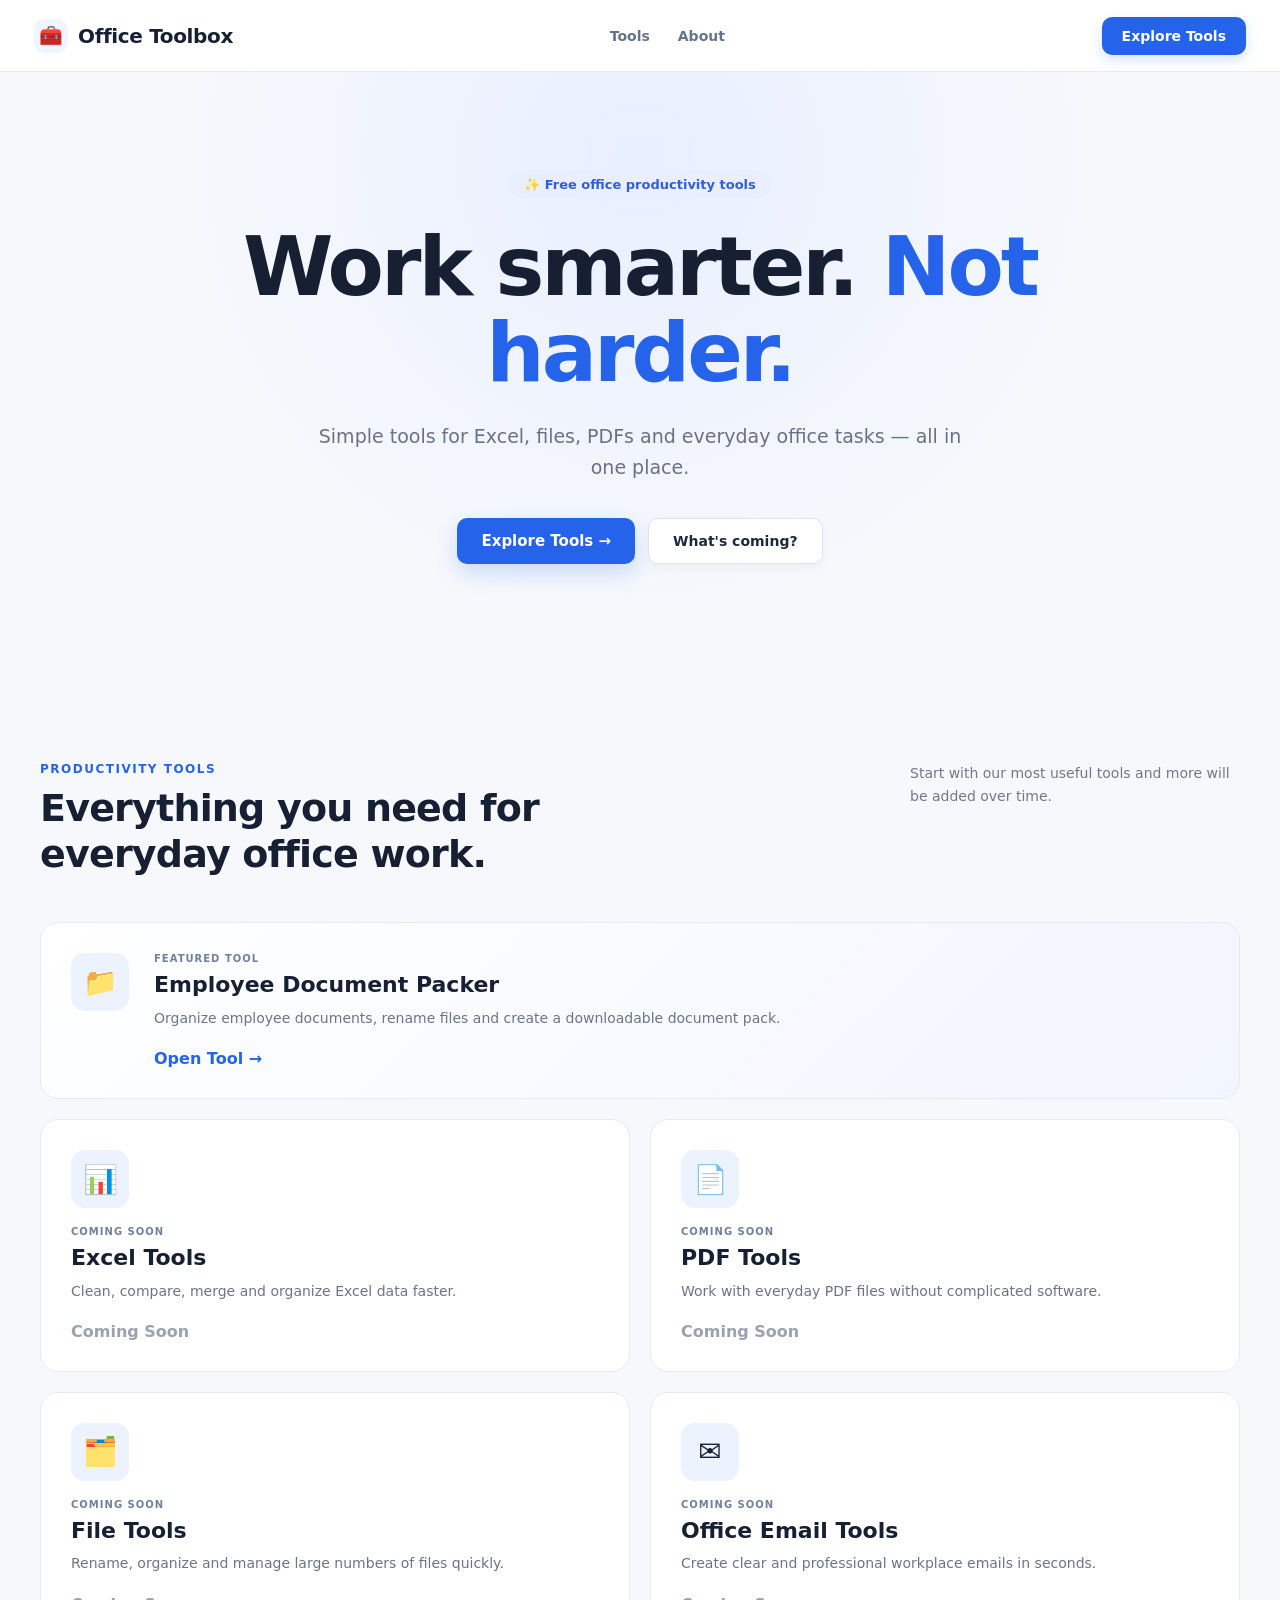
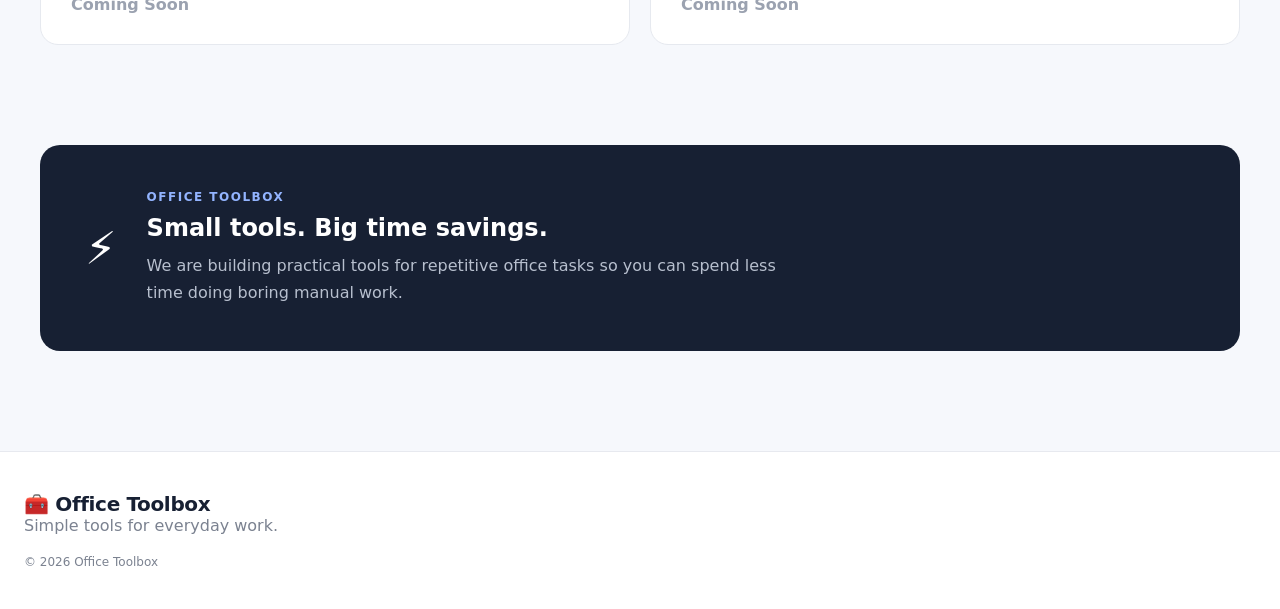
==== frontend/index.html @ 608497fe "Improve homepage SEO metadata" ====
<!DOCTYPE html>
<html lang="en">
<head>
    <meta charset="UTF-8">
    <meta name="viewport" content="width=device-width, initial-scale=1.0">

    <title>Office Toolbox – Free Excel, PDF & Office Productivity Tools</title>

    <meta name="description" content="Free online office productivity tools for Excel, PDFs, files and everyday workplace tasks. Work smarter with Office Toolbox.">
    <meta name="robots" content="index, follow">
    <link rel="canonical" href="https://mhariharan0328-art.github.io/office-toolbox/">

    <meta property="og:type" content="website">
    <meta property="og:title" content="Office Toolbox – Free Office Productivity Tools">
    <meta property="og:description" content="Free online tools for Excel, PDFs, files and everyday office work.">
    <meta property="og:url" content="https://mhariharan0328-art.github.io/office-toolbox/">
    <meta name="twitter:card" content="summary">

    <script type="application/ld+json">
    {
      "@context": "https://schema.org",
      "@type": "WebSite",
      "name": "Office Toolbox",
      "url": "https://mhariharan0328-art.github.io/office-toolbox/",
      "description": "Free online office productivity tools for Excel, PDFs, files and everyday workplace tasks."
    }
    </script>

    <link rel="stylesheet" href="style.css">
</head>

<body>

    <!-- NAVBAR -->
    <header class="navbar">

        <div class="logo">
            <span class="logo-icon">🧰</span>
            <span>Office Toolbox</span>
        </div>

        <nav>
            <a href="#tools">Tools</a>
            <a href="#about">About</a>
        </nav>

        <button class="nav-button" onclick="scrollToTools()">
            Explore Tools
        </button>

    </header>


    <!-- HERO -->
    <main>

        <section class="hero">

            <div class="hero-content">

                <div class="badge">
                    ✨ Free office productivity tools
                </div>

                <h1>
                    Work smarter.
                    <span>Not harder.</span>
                </h1>

                <p>
                    Simple tools for Excel, files, PDFs and everyday
                    office tasks — all in one place.
                </p>

                <div class="hero-buttons">

                    <button
                        class="primary-button"
                        onclick="scrollToTools()">
                        Explore Tools →
                    </button>

                    <button
                        class="secondary-button"
                        onclick="showComingSoon()">
                        What's coming?
                    </button>

                </div>

            </div>

        </section>


        <!-- TOOLS -->
        <section class="tools-section" id="tools">

            <div class="section-heading">

                <div>
                    <p class="section-label">PRODUCTIVITY TOOLS</p>

                    <h2>
                        Everything you need for everyday office work.
                    </h2>
                </div>

                <p class="section-description">
                    Start with our most useful tools and more will be
                    added over time.
                </p>

            </div>


            <div class="tools-grid">


                <!-- EMPLOYEE DOCUMENT PACKER -->

                <div class="tool-card featured">

                    <div class="tool-icon">
                        📁
                    </div>

                    <div class="tool-content">

                        <span class="tool-tag">
                            FEATURED TOOL
                        </span>

                        <h3>
                            Employee Document Packer
                        </h3>

                        <p>
                            Organize employee documents, rename files
                            and create a downloadable document pack.
                        </p>

                        <button
                            class="tool-button"
                            onclick="openDocumentPacker()">

                            Open Tool →

                        </button>

                    </div>

                </div>


                <!-- EXCEL -->

                <div class="tool-card">

                    <div class="tool-icon">
                        📊
                    </div>

                    <span class="tool-tag">
                        COMING SOON
                    </span>

                    <h3>
                        Excel Tools
                    </h3>

                    <p>
                        Clean, compare, merge and organize Excel data
                        faster.
                    </p>

                    <button
                        class="tool-button disabled"
                        onclick="showComingSoon()">

                        Coming Soon

                    </button>

                </div>


                <!-- PDF -->

                <div class="tool-card">

                    <div class="tool-icon">
                        📄
                    </div>

                    <span class="tool-tag">
                        COMING SOON
                    </span>

                    <h3>
                        PDF Tools
                    </h3>

                    <p>
                        Work with everyday PDF files without complicated
                        software.
                    </p>

                    <button
                        class="tool-button disabled"
                        onclick="showComingSoon()">

                        Coming Soon

                    </button>

                </div>


                <!-- FILES -->

                <div class="tool-card">

                    <div class="tool-icon">
                        🗂️
                    </div>

                    <span class="tool-tag">
                        COMING SOON
                    </span>

                    <h3>
                        File Tools
                    </h3>

                    <p>
                        Rename, organize and manage large numbers of
                        files quickly.
                    </p>

                    <button
                        class="tool-button disabled"
                        onclick="showComingSoon()">

                        Coming Soon

                    </button>

                </div>


                <!-- EMAIL -->

                <div class="tool-card">

                    <div class="tool-icon">
                        ✉️
                    </div>

                    <span class="tool-tag">
                        COMING SOON
                    </span>

                    <h3>
                        Office Email Tools
                    </h3>

                    <p>
                        Create clear and professional workplace emails
                        in seconds.
                    </p>

                    <button
                        class="tool-button disabled"
                        onclick="showComingSoon()">

                        Coming Soon

                    </button>

                </div>

            </div>

        </section>


        <!-- WHY OFFICE TOOLBOX -->

        <section class="about-section" id="about">

            <div class="about-card">

                <div class="about-icon">
                    ⚡
                </div>

                <div>

                    <p class="section-label">
                        OFFICE TOOLBOX
                    </p>

                    <h2>
                        Small tools. Big time savings.
                    </h2>

                    <p>
                        We are building practical tools for repetitive
                        office tasks so you can spend less time doing
                        boring manual work.
                    </p>

                </div>

            </div>

        </section>

    </main>


    <!-- FOOTER -->

    <footer>

        <div class="logo">
            🧰 Office Toolbox
        </div>

        <p>
            Simple tools for everyday work.
        </p>

        <p class="copyright">
            © 2026 Office Toolbox
        </p>

    </footer>


    <script src="script.js"></script>

</body>
</html>
---- frontend/style.css ----
/* ============================================================
   OFFICE TOOLBOX
   Employee Document Packer - FINAL CSS
   Matched to packer(1).html + script(1).js
   ============================================================ */

:root {
    --bg: #f6f8fc;
    --surface: #ffffff;
    --surface-soft: #f8fbff;
    --text: #172033;
    --muted: #64748b;
    --border: #dbe4f0;
    --border-soft: #e7edf5;
    --primary: #2563eb;
    --primary-dark: #1d4ed8;
    --primary-soft: #eff6ff;
    --success: #16a34a;
    --success-soft: #ecfdf3;
    --danger: #dc2626;
    --danger-soft: #fff1f2;
    --shadow: 0 12px 35px rgba(15, 23, 42, 0.07);
    --shadow-hover: 0 18px 45px rgba(15, 23, 42, 0.11);
}

* {
    box-sizing: border-box;
    margin: 0;
    padding: 0;
}

html {
    min-height: 100%;
    scroll-behavior: smooth;
    overflow-x: hidden;
    overflow-y: auto;
}

body {
    min-height: 100vh;
    margin: 0;
    background: var(--bg);
    color: var(--text);
    font-family:
        Inter,
        ui-sans-serif,
        system-ui,
        -apple-system,
        BlinkMacSystemFont,
        "Segoe UI",
        sans-serif;
    -webkit-font-smoothing: antialiased;
    overflow-x: hidden;
    overflow-y: auto;
}

button,
input,
select {
    font: inherit;
}

button {
    -webkit-tap-highlight-color: transparent;
}

a {
    color: inherit;
}

/* ============================================================
   NAVBAR
   ============================================================ */

.navbar {
    position: sticky;
    top: 0;
    z-index: 100;
    width: 100%;
    min-height: 72px;
    padding: 0 34px;
    display: flex;
    align-items: center;
    justify-content: space-between;
    background: rgba(255, 255, 255, 0.96);
    border-bottom: 1px solid var(--border-soft);
    backdrop-filter: blur(12px);
    -webkit-backdrop-filter: blur(12px);
}

.logo {
    display: flex;
    align-items: center;
    gap: 10px;
    color: var(--text);
    font-size: 20px;
    font-weight: 800;
    letter-spacing: -0.35px;
}

.logo-icon {
    width: 34px;
    height: 34px;
    display: inline-flex;
    align-items: center;
    justify-content: center;
    border-radius: 10px;
    background: var(--primary-soft);
    font-size: 19px;
}

.navbar nav {
    display: flex;
    align-items: center;
    gap: 28px;
}

.navbar nav a {
    color: #64748b;
    text-decoration: none;
    font-size: 14px;
    font-weight: 700;
    transition: color 0.2s ease;
}

.navbar nav a:hover {
    color: var(--primary);
}

/* ============================================================
   MAIN LAYOUT
   ============================================================ */

.packer-main {
    width: min(1120px, calc(100% - 40px));
    margin: 0 auto;
    padding: 34px 0 70px;
}

.back-link {
    display: inline-flex;
    align-items: center;
    gap: 6px;
    margin-bottom: 34px;
    color: #64748b;
    text-decoration: none;
    font-size: 14px;
    font-weight: 700;
    transition:
        color 0.2s ease,
        transform 0.2s ease;
}

.back-link:hover {
    color: var(--primary);
    transform: translateX(-2px);
}

.packer-heading {
    margin-bottom: 30px;
}

.section-label {
    margin-bottom: 10px;
    color: var(--primary);
    font-size: 12px;
    font-weight: 800;
    letter-spacing: 1.5px;
}

.packer-heading h1 {
    max-width: 780px;
    margin-bottom: 12px;
    color: var(--text);
    font-size: clamp(34px, 5vw, 50px);
    line-height: 1.08;
    letter-spacing: -1.8px;
    font-weight: 850;
}

.packer-heading > p:last-child {
    max-width: 700px;
    color: var(--muted);
    font-size: 17px;
    line-height: 1.7;
}

/* ============================================================
   CARDS
   ============================================================ */

.packer-card {
    margin-bottom: 22px;
    padding: 28px;
    background: var(--surface);
    border: 1px solid var(--border);
    border-radius: 20px;
    box-shadow: var(--shadow);
}

.packer-card h2 {
    margin-bottom: 20px;
    color: var(--text);
    font-size: 21px;
    line-height: 1.25;
    font-weight: 800;
    letter-spacing: -0.35px;
}

.form-grid {
    display: grid;
    grid-template-columns: repeat(2, minmax(0, 1fr));
    gap: 20px;
}

.form-group {
    display: flex;
    flex-direction: column;
    gap: 8px;
}

.form-group label {
    color: #334155;
    font-size: 13px;
    font-weight: 750;
}

.form-group input {
    width: 100%;
    min-height: 46px;
    padding: 11px 14px;
    border: 1px solid var(--border);
    border-radius: 10px;
    outline: none;
    background: #fff;
    color: var(--text);
    font-size: 14px;
    transition:
        border-color 0.2s ease,
        box-shadow 0.2s ease;
}

.form-group input::placeholder {
    color: #94a3b8;
}

.form-group input:focus {
    border-color: #93c5fd;
    box-shadow: 0 0 0 4px rgba(37, 99, 235, 0.10);
}

/* ============================================================
   DOCUMENT HEADER
   ============================================================ */

.section-title-row {
    display: flex;
    align-items: flex-start;
    justify-content: space-between;
    gap: 20px;
    margin-bottom: 22px;
}

.section-title-row h2 {
    margin-bottom: 5px;
}

.section-title-row p {
    color: var(--muted);
    font-size: 14px;
}

.file-count {
    flex-shrink: 0;
    padding: 8px 12px;
    border-radius: 999px;
    background: var(--primary-soft);
    color: var(--primary);
    font-size: 12px;
    font-weight: 800;
}

/* ============================================================
   DROP ZONE
   ============================================================ */

.drop-zone {
    position: relative;
    min-height: 270px;
    padding: 38px 24px;
    display: flex;
    flex-direction: column;
    align-items: center;
    justify-content: center;
    text-align: center;
    border: 2px dashed #c9d8ec;
    border-radius: 18px;
    background:
        radial-gradient(
            circle at top,
            rgba(37, 99, 235, 0.045),
            transparent 55%
        ),
        #fbfdff;
    transition:
        border-color 0.2s ease,
        background 0.2s ease,
        transform 0.2s ease;
}

.drop-zone.drag-over {
    border-color: var(--primary);
    background: #f2f7ff;
    transform: translateY(-1px);
}

.upload-icon {
    width: 56px;
    height: 56px;
    margin-bottom: 15px;
    display: flex;
    align-items: center;
    justify-content: center;
    border-radius: 16px;
    background: #eaf2ff;
    font-size: 25px;
}

.drop-zone h3 {
    margin-bottom: 7px;
    color: var(--text);
    font-size: 20px;
    font-weight: 800;
}

.drop-zone p {
    margin-bottom: 9px;
    color: #64748b;
    font-size: 15px;
}

.drop-zone > span {
    margin-bottom: 18px;
    color: #94a3b8;
    font-size: 12px;
    font-weight: 700;
    letter-spacing: 0.3px;
}

/* ============================================================
   BUTTONS
   ============================================================ */

.secondary-button,
.primary-button {
    border: none;
    border-radius: 10px;
    font-weight: 800;
    cursor: pointer;
    transition:
        background 0.2s ease,
        transform 0.2s ease,
        box-shadow 0.2s ease,
        border-color 0.2s ease;
}

.secondary-button {
    min-height: 44px;
    padding: 10px 18px;
    border: 1px solid var(--border);
    background: #fff;
    color: #1e293b;
    font-size: 14px;
    box-shadow: 0 4px 12px rgba(15, 23, 42, 0.04);
}

.secondary-button:hover {
    border-color: #bfd0e7;
    background: #f8fbff;
    transform: translateY(-1px);
}

.primary-button {
    width: 100%;
    min-height: 52px;
    padding: 13px 20px;
    background: var(--primary);
    color: #fff;
    font-size: 15px;
    box-shadow: 0 9px 22px rgba(37, 99, 235, 0.20);
}

.primary-button:hover:not(:disabled) {
    background: var(--primary-dark);
    transform: translateY(-1px);
    box-shadow: 0 12px 26px rgba(37, 99, 235, 0.26);
}

.primary-button:disabled {
    cursor: not-allowed;
    opacity: 0.48;
    box-shadow: none;
}

/* ============================================================
   DOCUMENT LIST
   ============================================================ */

.document-list {
    display: flex;
    flex-direction: column;
    gap: 12px;
    margin-top: 18px;
    overflow: visible;
}

.document-card {
    position: relative;
    min-height: 82px;
    padding: 14px 16px;
    display: grid;
    grid-template-columns: 38px 18px 48px minmax(170px, 1fr) minmax(150px, 190px) auto auto;
    align-items: center;
    gap: 12px;
    background: #fff;
    border: 1px solid var(--border);
    border-radius: 16px;
    transition:
        border-color 0.2s ease,
        box-shadow 0.2s ease,
        transform 0.2s ease;
}

.document-card:hover {
    border-color: #c8d7ea;
    box-shadow: 0 8px 24px rgba(15, 23, 42, 0.06);
}

.document-card.dragging {
    opacity: 0.55;
}

.document-card.drag-over-document {
    border-color: var(--primary);
    box-shadow: 0 0 0 3px rgba(37, 99, 235, 0.09);
}

.document-order-number {
    width: 38px;
    height: 38px;
    display: flex;
    align-items: center;
    justify-content: center;
    border-radius: 10px;
    background: #eff6ff;
    color: var(--primary);
    font-size: 13px;
    font-weight: 850;
}

.document-drag-handle {
    color: #94a3b8;
    font-size: 18px;
    font-weight: 800;
    cursor: grab;
    user-select: none;
}

.document-drag-handle:active {
    cursor: grabbing;
}

.document-icon {
    width: 48px;
    height: 48px;
    display: flex;
    align-items: center;
    justify-content: center;
    border-radius: 13px;
    background: #f0f6ff;
    font-size: 23px;
}

.document-info {
    min-width: 0;
}

.document-name {
    overflow: hidden;
    color: var(--text);
    font-size: 14px;
    font-weight: 800;
    text-overflow: ellipsis;
    white-space: nowrap;
}

.document-size {
    margin-top: 5px;
    color: #94a3b8;
    font-size: 12px;
}

.document-type-wrapper {
    min-width: 0;
    display: flex;
    flex-direction: column;
    gap: 7px;
}

.document-type-select,
.custom-document-type {
    width: 100%;
    min-height: 38px;
    padding: 7px 10px;
    border: 1px solid var(--border);
    border-radius: 8px;
    outline: none;
    background: #fff;
    color: #334155;
    font-size: 12px;
}

.document-type-select:focus,
.custom-document-type:focus {
    border-color: #93c5fd;
    box-shadow: 0 0 0 3px rgba(37, 99, 235, 0.09);
}

.custom-document-type::placeholder {
    color: #94a3b8;
}

/* ============================================================
   DOCUMENT ACTIONS
   ============================================================ */

.document-preview-button,
.document-remove-button {
    position: relative;
    z-index: 5;
    min-height: 40px;
    padding: 9px 14px;
    border-radius: 9px;
    font-size: 12px;
    font-weight: 800;
    cursor: pointer;
    white-space: nowrap;
    transition:
        background 0.2s ease,
        border-color 0.2s ease,
        color 0.2s ease,
        transform 0.2s ease;
}

.document-preview-button {
    border: 1px solid #bfdbfe;
    background: #eff6ff;
    color: #2563eb;
}

.document-preview-button:hover {
    background: #dbeafe;
    transform: translateY(-1px);
}

.document-remove-button {
    border: 1px solid #fecaca;
    background: #fff7f7;
    color: var(--danger);
}

.document-remove-button:hover {
    border-color: #fca5a5;
    background: #fee2e2;
    transform: translateY(-1px);
}

.empty-message {
    padding: 18px 4px 2px;
    color: #94a3b8;
    font-size: 13px;
    text-align: center;
}

/* ============================================================
   PACK SUMMARY
   ============================================================ */

.create-card {
    padding: 24px 28px 28px;
}

.pack-summary {
    margin-bottom: 20px;
    display: flex;
    align-items: center;
    justify-content: space-between;
    gap: 20px;
}

.summary-label {
    display: inline-block;
    margin-bottom: 7px;
    color: #64748b;
    font-size: 11px;
    font-weight: 850;
    letter-spacing: 1.3px;
}

.pack-summary h3 {
    margin-bottom: 5px;
    color: var(--text);
    font-size: 19px;
    font-weight: 800;
}

.pack-summary p {
    color: var(--muted);
    font-size: 13px;
}

.summary-count {
    min-width: 58px;
    height: 58px;
    display: flex;
    align-items: center;
    justify-content: center;
    border-radius: 15px;
    background: var(--primary-soft);
    color: var(--primary);
    font-size: 22px;
    font-weight: 850;
}

.status {
    min-height: 20px;
    margin-top: 13px;
    font-size: 13px;
    line-height: 1.5;
}

.status.info {
    color: #2563eb;
}

.status.success {
    color: var(--success);
}

.status.error {
    color: var(--danger);
}

/* ============================================================
   DOCUMENT PREVIEW
   IMPORTANT: JS uses .show, not .active.
   ============================================================ */

.document-preview-modal {
    position: fixed;
    inset: 0;
    width: 100vw;
    height: 100vh;
    display: none;
    visibility: hidden;
    opacity: 0;
    pointer-events: none;
    z-index: 999999;
}

.document-preview-modal.show {
    display: flex;
    visibility: visible;
    opacity: 1;
    pointer-events: auto;
    align-items: center;
    justify-content: center;
}

.document-preview-overlay {
    position: absolute;
    inset: 0;
    width: 100%;
    height: 100%;
    background: rgba(15, 23, 42, 0.72);
    backdrop-filter: blur(6px);
    -webkit-backdrop-filter: blur(6px);
}

.document-preview-dialog {
    position: relative;
    z-index: 2;
    width: min(1100px, calc(100vw - 32px));
    height: min(90vh, 850px);
    margin: 0;
    display: flex;
    flex-direction: column;
    overflow: hidden;
    background: #fff;
    border: 1px solid rgba(255, 255, 255, 0.7);
    border-radius: 18px;
    box-shadow: 0 30px 80px rgba(15, 23, 42, 0.30);
}

.document-preview-header {
    min-height: 72px;
    padding: 14px 18px;
    display: flex;
    align-items: center;
    justify-content: space-between;
    gap: 15px;
    flex-shrink: 0;
    border-bottom: 1px solid var(--border-soft);
    background: #fff;
}

.document-preview-title {
    min-width: 0;
    display: flex;
    align-items: center;
    gap: 12px;
}

.preview-file-icon {
    width: 42px;
    height: 42px;
    display: flex;
    align-items: center;
    justify-content: center;
    flex-shrink: 0;
    border-radius: 11px;
    background: var(--primary-soft);
    font-size: 20px;
}

.preview-file-name {
    max-width: min(650px, 65vw);
    overflow: hidden;
    color: var(--text);
    font-size: 14px;
    font-weight: 800;
    text-overflow: ellipsis;
    white-space: nowrap;
}

.preview-counter {
    margin-top: 3px;
    color: #94a3b8;
    font-size: 11px;
    font-weight: 700;
}

.preview-close-button {
    width: 40px;
    height: 40px;
    flex-shrink: 0;
    border: 1px solid var(--border);
    border-radius: 10px;
    background: #fff;
    color: #475569;
    font-size: 17px;
    cursor: pointer;
    transition:
        background 0.2s ease,
        color 0.2s ease,
        border-color 0.2s ease;
}

.preview-close-button:hover {
    border-color: #fecaca;
    background: #fff1f2;
    color: var(--danger);
}

.document-preview-content {
    min-height: 0;
    flex: 1 1 auto;
    padding: 16px;
    display: flex;
    align-items: center;
    justify-content: center;
    overflow: hidden;
    background: #f8fafc;
}

.document-preview-pdf {
    display: block;
    width: 100%;
    height: 100%;
    min-height: 0;
    border: none;
    border-radius: 8px;
    background: #fff;
}

.document-preview-image {
    display: block;
    max-width: 100%;
    max-height: 100%;
    object-fit: contain;
    border-radius: 8px;
    box-shadow: 0 8px 28px rgba(15, 23, 42, 0.08);
}

.document-preview-footer {
    min-height: 64px;
    padding: 10px 16px;
    display: grid;
    grid-template-columns: 1fr auto 1fr;
    align-items: center;
    gap: 12px;
    flex-shrink: 0;
    border-top: 1px solid var(--border-soft);
    background: #fff;
}

.preview-navigation-button {
    min-height: 38px;
    padding: 8px 13px;
    border: 1px solid var(--border);
    border-radius: 9px;
    background: #fff;
    color: #334155;
    font-size: 12px;
    font-weight: 800;
    cursor: pointer;
}

.preview-navigation-button:first-child {
    justify-self: start;
}

.preview-navigation-button:last-child {
    justify-self: end;
}

.preview-navigation-button:hover:not(:disabled) {
    border-color: #bfdbfe;
    background: #eff6ff;
    color: var(--primary);
}

.preview-navigation-button:disabled {
    opacity: 0.45;
    cursor: not-allowed;
}

.preview-document-type {
    padding: 7px 12px;
    border-radius: 999px;
    background: #f1f5f9;
    color: #475569;
    font-size: 11px;
    font-weight: 800;
    text-align: center;
}

.preview-not-supported {
    padding: 35px;
    text-align: center;
}

.preview-not-supported-icon {
    margin-bottom: 10px;
    font-size: 38px;
}

.preview-not-supported p {
    color: var(--muted);
    font-size: 14px;
}

/* Only lock page scrolling while preview is actually open. */
body.preview-open {
    overflow: hidden;
}

/* ============================================================
   V6 SUCCESS SCREEN
   ============================================================ */

.pack-success-screen {
    position: fixed;
    inset: 0;
    z-index: 1000000;
    display: none;
    visibility: hidden;
    opacity: 0;
    pointer-events: none;
}

.pack-success-screen.show {
    display: block;
    visibility: visible;
    opacity: 1;
    pointer-events: auto;
}

.pack-success-overlay {
    position: absolute;
    inset: 0;
    padding: 24px;
    display: flex;
    align-items: center;
    justify-content: center;
    overflow-y: auto;
    background: rgba(15, 23, 42, 0.70);
    backdrop-filter: blur(7px);
    -webkit-backdrop-filter: blur(7px);
}

.pack-success-dialog {
    position: relative;
    width: min(620px, 100%);
    max-height: calc(100vh - 48px);
    overflow-y: auto;
    padding: 34px;
    border: 1px solid rgba(255, 255, 255, 0.75);
    border-radius: 22px;
    background: #fff;
    box-shadow: 0 30px 90px rgba(15, 23, 42, 0.28);
    animation: successPop 0.28s ease-out;
}

.success-close-button {
    position: absolute;
    top: 15px;
    right: 15px;
    width: 38px;
    height: 38px;
    border: 1px solid var(--border);
    border-radius: 10px;
    background: #fff;
    color: #64748b;
    font-size: 20px;
    cursor: pointer;
}

.success-close-button:hover {
    background: #f8fafc;
    color: var(--text);
}

.success-check-wrapper {
    display: flex;
    justify-content: center;
    margin-bottom: 17px;
}

.success-check-circle {
    width: 76px;
    height: 76px;
    display: flex;
    align-items: center;
    justify-content: center;
    border-radius: 50%;
    background: #dcfce7;
    box-shadow: 0 0 0 9px #f0fdf4;
    animation: successPop 0.35s ease-out;
}

.success-check {
    color: var(--success);
    font-size: 40px;
    font-weight: 900;
    line-height: 1;
    animation: successCheck 0.35s ease-out;
}

.success-badge {
    width: fit-content;
    margin: 0 auto 11px;
    padding: 6px 10px;
    border-radius: 999px;
    background: var(--success-soft);
    color: var(--success);
    font-size: 10px;
    font-weight: 900;
    letter-spacing: 0.9px;
}

.pack-success-dialog h2 {
    margin-bottom: 8px;
    color: var(--text);
    font-size: 27px;
    font-weight: 850;
    letter-spacing: -0.6px;
    text-align: center;
}

.success-description {
    max-width: 480px;
    margin: 0 auto 22px;
    color: var(--muted);
    font-size: 14px;
    line-height: 1.65;
    text-align: center;
}

.success-file-box {
    margin-bottom: 16px;
    padding: 15px;
    display: flex;
    align-items: center;
    gap: 13px;
    border: 1px solid #dbeafe;
    border-radius: 14px;
    background: #f8fbff;
}

.success-file-icon {
    width: 46px;
    height: 46px;
    display: flex;
    align-items: center;
    justify-content: center;
    border-radius: 11px;
    background: #eaf2ff;
    font-size: 23px;
}

.success-file-info {
    min-width: 0;
}

.success-file-label {
    display: block;
    margin-bottom: 4px;
    color: #94a3b8;
    font-size: 9px;
    font-weight: 900;
    letter-spacing: 1px;
}

.success-file-info strong {
    display: block;
    overflow: hidden;
    color: var(--text);
    font-size: 13px;
    text-overflow: ellipsis;
    white-space: nowrap;
}

.success-details-grid {
    display: grid;
    grid-template-columns: repeat(2, minmax(0, 1fr));
    gap: 10px;
    margin-bottom: 15px;
}

.success-detail {
    padding: 13px;
    border: 1px solid var(--border-soft);
    border-radius: 12px;
    background: #fff;
}

.success-detail span {
    display: block;
    margin-bottom: 5px;
    color: #94a3b8;
    font-size: 9px;
    font-weight: 900;
    letter-spacing: 0.8px;
}

.success-detail strong {
    display: block;
    overflow: hidden;
    color: #334155;
    font-size: 13px;
    text-overflow: ellipsis;
    white-space: nowrap;
}

.success-status-text {
    color: var(--success) !important;
}

.success-privacy-box {
    margin-bottom: 18px;
    padding: 13px 14px;
    display: flex;
    align-items: flex-start;
    gap: 11px;
    border: 1px solid #d1fae5;
    border-radius: 12px;
    background: #f0fdf4;
}

.privacy-icon {
    font-size: 17px;
}

.success-privacy-box strong {
    display: block;
    margin-bottom: 3px;
    color: #166534;
    font-size: 12px;
}

.success-privacy-box p {
    color: #4d7c5c;
    font-size: 11px;
    line-height: 1.5;
}

.success-actions {
    display: grid;
    gap: 9px;
}

.success-primary-button,
.success-secondary-button {
    width: 100%;
    min-height: 46px;
    border-radius: 10px;
    font-size: 13px;
    font-weight: 800;
    cursor: pointer;
    transition:
        background 0.2s ease,
        border-color 0.2s ease,
        transform 0.2s ease;
}

.success-primary-button {
    border: 1px solid var(--primary);
    background: var(--primary);
    color: #fff;
}

.success-primary-button:hover {
    background: var(--primary-dark);
    transform: translateY(-1px);
}

.success-secondary-button {
    border: 1px solid var(--border);
    background: #fff;
    color: #475569;
}

.success-secondary-button:hover {
    border-color: #bfdbfe;
    background: #f8fbff;
    color: var(--primary);
}

.success-download-note {
    margin-top: 13px;
    color: #94a3b8;
    font-size: 11px;
    text-align: center;
}

body.success-screen-open {
    overflow: hidden;
}

/* ============================================================
   FOOTER
   ============================================================ */

footer {
    padding: 30px 24px 40px;
    border-top: 1px solid var(--border-soft);
    background: #fff;
}

.footer-inner {
    width: min(1120px, 100%);
    margin: 0 auto;
    display: flex;
    align-items: center;
    justify-content: space-between;
    gap: 20px;
}

.footer-inner .logo {
    font-size: 15px;
}

.footer-inner p {
    color: #94a3b8;
    font-size: 12px;
}

/* ============================================================
   ANIMATIONS
   ============================================================ */

@keyframes successPop {
    from {
        opacity: 0;
        transform: scale(0.94) translateY(8px);
    }

    to {
        opacity: 1;
        transform: scale(1) translateY(0);
    }
}

@keyframes successCheck {
    from {
        opacity: 0;
        transform: scale(0.55);
    }

    to {
        opacity: 1;
        transform: scale(1);
    }
}

/* ============================================================
   RESPONSIVE
   ============================================================ */

@media (max-width: 900px) {
    .document-card {
        grid-template-columns:
            38px
            18px
            48px
            minmax(140px, 1fr)
            minmax(130px, 160px)
            auto
            auto;
    }
}

@media (max-width: 760px) {
    .navbar {
        min-height: 64px;
        padding: 0 18px;
    }

    .navbar nav {
        gap: 15px;
    }

    .navbar nav a {
        font-size: 12px;
    }

    .packer-main {
        width: min(100% - 24px, 1120px);
        padding-top: 25px;
    }

    .packer-card {
        padding: 20px;
        border-radius: 16px;
    }

    .form-grid {
        grid-template-columns: 1fr;
    }

    .document-card {
        grid-template-columns: 38px 18px 48px minmax(0, 1fr);
        align-items: center;
    }

    .document-type-wrapper {
        grid-column: 4;
    }

    .document-preview-button,
    .document-remove-button {
        min-width: 0;
    }

    .document-preview-button {
        grid-column: 4;
        justify-self: start;
    }

    .document-remove-button {
        grid-column: 4;
        justify-self: start;
    }

    .pack-summary {
        align-items: flex-start;
    }

    .footer-inner {
        flex-direction: column;
        align-items: flex-start;
    }
}

@media (max-width: 600px) {
    .packer-heading h1 {
        font-size: 34px;
        letter-spacing: -1px;
    }

    .packer-heading > p:last-child {
        font-size: 15px;
    }

    .section-title-row {
        align-items: flex-start;
    }

    .drop-zone {
        min-height: 235px;
        padding: 28px 16px;
    }

    .document-preview-dialog {
        width: calc(100vw - 16px);
        height: calc(100vh - 24px);
        border-radius: 14px;
    }

    .document-preview-header {
        min-height: 64px;
        padding: 10px 12px;
    }

    .document-preview-content {
        padding: 8px;
    }

    .document-preview-footer {
        min-height: 58px;
        padding: 8px 10px;
        gap: 7px;
    }

    .preview-navigation-button {
        padding: 7px 9px;
        font-size: 11px;
    }

    .preview-document-type {
        max-width: 110px;
        overflow: hidden;
        text-overflow: ellipsis;
        white-space: nowrap;
    }

    .pack-success-overlay {
        padding: 10px;
    }

    .pack-success-dialog {
        max-height: calc(100vh - 20px);
        padding: 25px 18px 20px;
        border-radius: 17px;
    }

    .success-details-grid {
        grid-template-columns: 1fr;
    }

    .success-check-circle {
        width: 66px;
        height: 66px;
    }

    .success-check {
        font-size: 34px;
    }

    .pack-success-dialog h2 {
        font-size: 23px;
    }
}

@media (max-width: 430px) {
    .navbar {
        padding: 0 13px;
    }

    .logo {
        font-size: 17px;
    }

    .navbar nav {
        gap: 10px;
    }

    .navbar nav a {
        font-size: 11px;
    }

    .packer-main {
        width: calc(100% - 18px);
    }

    .packer-card {
        padding: 16px;
    }

    .document-card {
        grid-template-columns: 34px 16px 42px minmax(0, 1fr);
        gap: 8px;
        padding: 12px;
    }

    .document-order-number {
        width: 34px;
        height: 34px;
    }

    .document-icon {
        width: 42px;
        height: 42px;
    }

    .document-name {
        font-size: 12px;
    }

    .document-preview-button,
    .document-remove-button {
        font-size: 11px;
    }
}

/* ============================================================
   OFFICE TOOLBOX HOMEPAGE
   These rules are required because index.html and packer.html
   share the same style.css file.
   ============================================================ */

/* Homepage navbar additions */
.nav-button {
    border: none;
    background: #2563eb;
    color: #ffffff;
    padding: 11px 20px;
    border-radius: 10px;
    font-size: 14px;
    font-weight: 800;
    cursor: pointer;
    box-shadow: 0 5px 14px rgba(37, 99, 235, 0.18);
    transition:
        background 0.2s ease,
        transform 0.2s ease,
        box-shadow 0.2s ease;
}

.nav-button:hover {
    background: #1d4ed8;
    transform: translateY(-1px);
    box-shadow: 0 8px 18px rgba(37, 99, 235, 0.24);
}

/* Homepage hero */
.hero {
    min-height: 590px;
    display: flex;
    align-items: center;
    justify-content: center;
    padding: 90px 20px;
    text-align: center;
    background:
        radial-gradient(
            circle at 50% 15%,
            #e8efff 0%,
            #f6f8fc 55%
        );
}

.hero-content {
    width: min(850px, 100%);
}

.badge {
    display: inline-block;
    margin-bottom: 25px;
    padding: 7px 15px;
    border-radius: 50px;
    background: #e9efff;
    color: #315edb;
    font-size: 13px;
    font-weight: 750;
}

.hero h1 {
    margin-bottom: 25px;
    color: #172033;
    font-size: clamp(48px, 7vw, 82px);
    line-height: 1.05;
    letter-spacing: -3px;
}

.hero h1 span {
    color: #2563eb;
}

.hero p {
    max-width: 650px;
    margin: auto;
    color: #697184;
    font-size: 19px;
    line-height: 1.65;
}

.hero-buttons {
    margin-top: 35px;
    display: flex;
    justify-content: center;
    gap: 13px;
}

.hero .primary-button,
.hero .secondary-button {
    width: auto;
    min-height: 46px;
    padding: 13px 24px;
}

/* Homepage tools */
.tools-section {
    width: min(1200px, calc(100% - 40px));
    margin: auto;
    padding: 100px 0;
}

.section-heading {
    display: flex;
    justify-content: space-between;
    gap: 40px;
    margin-bottom: 45px;
}

.section-heading h2 {
    max-width: 650px;
    margin: 0;
    color: #172033;
    font-size: 38px;
    line-height: 1.2;
    letter-spacing: -0.8px;
}

.section-description {
    max-width: 330px;
    color: #70788a;
    font-size: 14px;
    line-height: 1.65;
}

.tools-grid {
    display: grid;
    grid-template-columns: repeat(2, minmax(0, 1fr));
    gap: 20px;
}

.tool-card {
    padding: 30px;
    background: #ffffff;
    border: 1px solid #e6e9ef;
    border-radius: 18px;
    transition:
        transform 0.25s ease,
        box-shadow 0.25s ease;
}

.tool-card:hover {
    transform: translateY(-5px);
    box-shadow: 0 18px 45px rgba(30, 50, 90, 0.09);
}

.tool-card.featured {
    grid-column: span 2;
    display: flex;
    gap: 25px;
    background:
        linear-gradient(
            135deg,
            #ffffff,
            #f1f5ff
        );
}

.tool-icon {
    width: 58px;
    height: 58px;
    flex-shrink: 0;
    display: flex;
    align-items: center;
    justify-content: center;
    margin-bottom: 18px;
    border-radius: 14px;
    background: #edf2ff;
    font-size: 28px;
}

.tool-tag {
    display: block;
    margin-bottom: 7px;
    color: #71809b;
    font-size: 10px;
    font-weight: 800;
    letter-spacing: 1px;
}

.tool-card h3 {
    margin-bottom: 8px;
    color: #172033;
    font-size: 22px;
    line-height: 1.25;
}

.tool-card p {
    margin-bottom: 20px;
    color: #6c7485;
    font-size: 14px;
    line-height: 1.6;
}

.tool-button {
    padding: 0;
    border: none;
    background: transparent;
    color: #2563eb;
    font-weight: 750;
    cursor: pointer;
}

.tool-button:hover {
    color: #1d4ed8;
}

.tool-button.disabled {
    color: #9ba2b0;
    cursor: default;
}

/* Homepage about */
.about-section {
    width: min(1200px, calc(100% - 40px));
    margin: auto;
    padding: 0 0 100px;
}

.about-card {
    display: flex;
    align-items: center;
    gap: 30px;
    padding: 45px;
    border-radius: 20px;
    background: #172033;
    color: #ffffff;
}

.about-card .section-label {
    margin-bottom: 10px;
    color: #93b4ff;
}

.about-card h2,
.about-card h3 {
    margin-bottom: 10px;
    color: #ffffff;
}

.about-card p:not(.section-label) {
    max-width: 650px;
    color: #b7bfce;
    line-height: 1.7;
}

.about-icon {
    flex-shrink: 0;
    font-size: 45px;
}

/* Homepage footer overrides */
footer {
    padding: 40px 24px;
    background: #ffffff;
    border-top: 1px solid #e7e9ef;
}

footer p {
    color: #7b8290;
}

footer .copyright {
    margin-top: 20px;
    font-size: 12px;
}

footer .footer-inner {
    width: min(1120px, 100%);
}

/* Homepage responsive */
@media (max-width: 750px) {
    .nav-button {
        display: none;
    }

    .hero {
        min-height: 520px;
        padding: 70px 20px;
    }

    .hero h1 {
        font-size: 48px;
        letter-spacing: -2px;
    }

    .hero-buttons {
        flex-direction: column;
        align-items: stretch;
    }

    .hero .primary-button,
    .hero .secondary-button {
        width: 100%;
    }

    .tools-section {
        width: calc(100% - 30px);
        padding: 70px 0;
    }

    .section-heading {
        flex-direction: column;
    }

    .section-heading h2 {
        font-size: 32px;
    }

    .tools-grid {
        grid-template-columns: 1fr;
    }

    .tool-card.featured {
        grid-column: span 1;
        flex-direction: column;
    }

    .about-section {
        width: calc(100% - 30px);
        padding-bottom: 70px;
    }

    .about-card {
        flex-direction: column;
        align-items: flex-start;
        padding: 30px;
    }
}

@media (max-width: 430px) {
    .hero h1 {
        font-size: 40px;
    }

    .tools-section {
        width: calc(100% - 20px);
    }

    .about-section {
        width: calc(100% - 20px);
    }
}
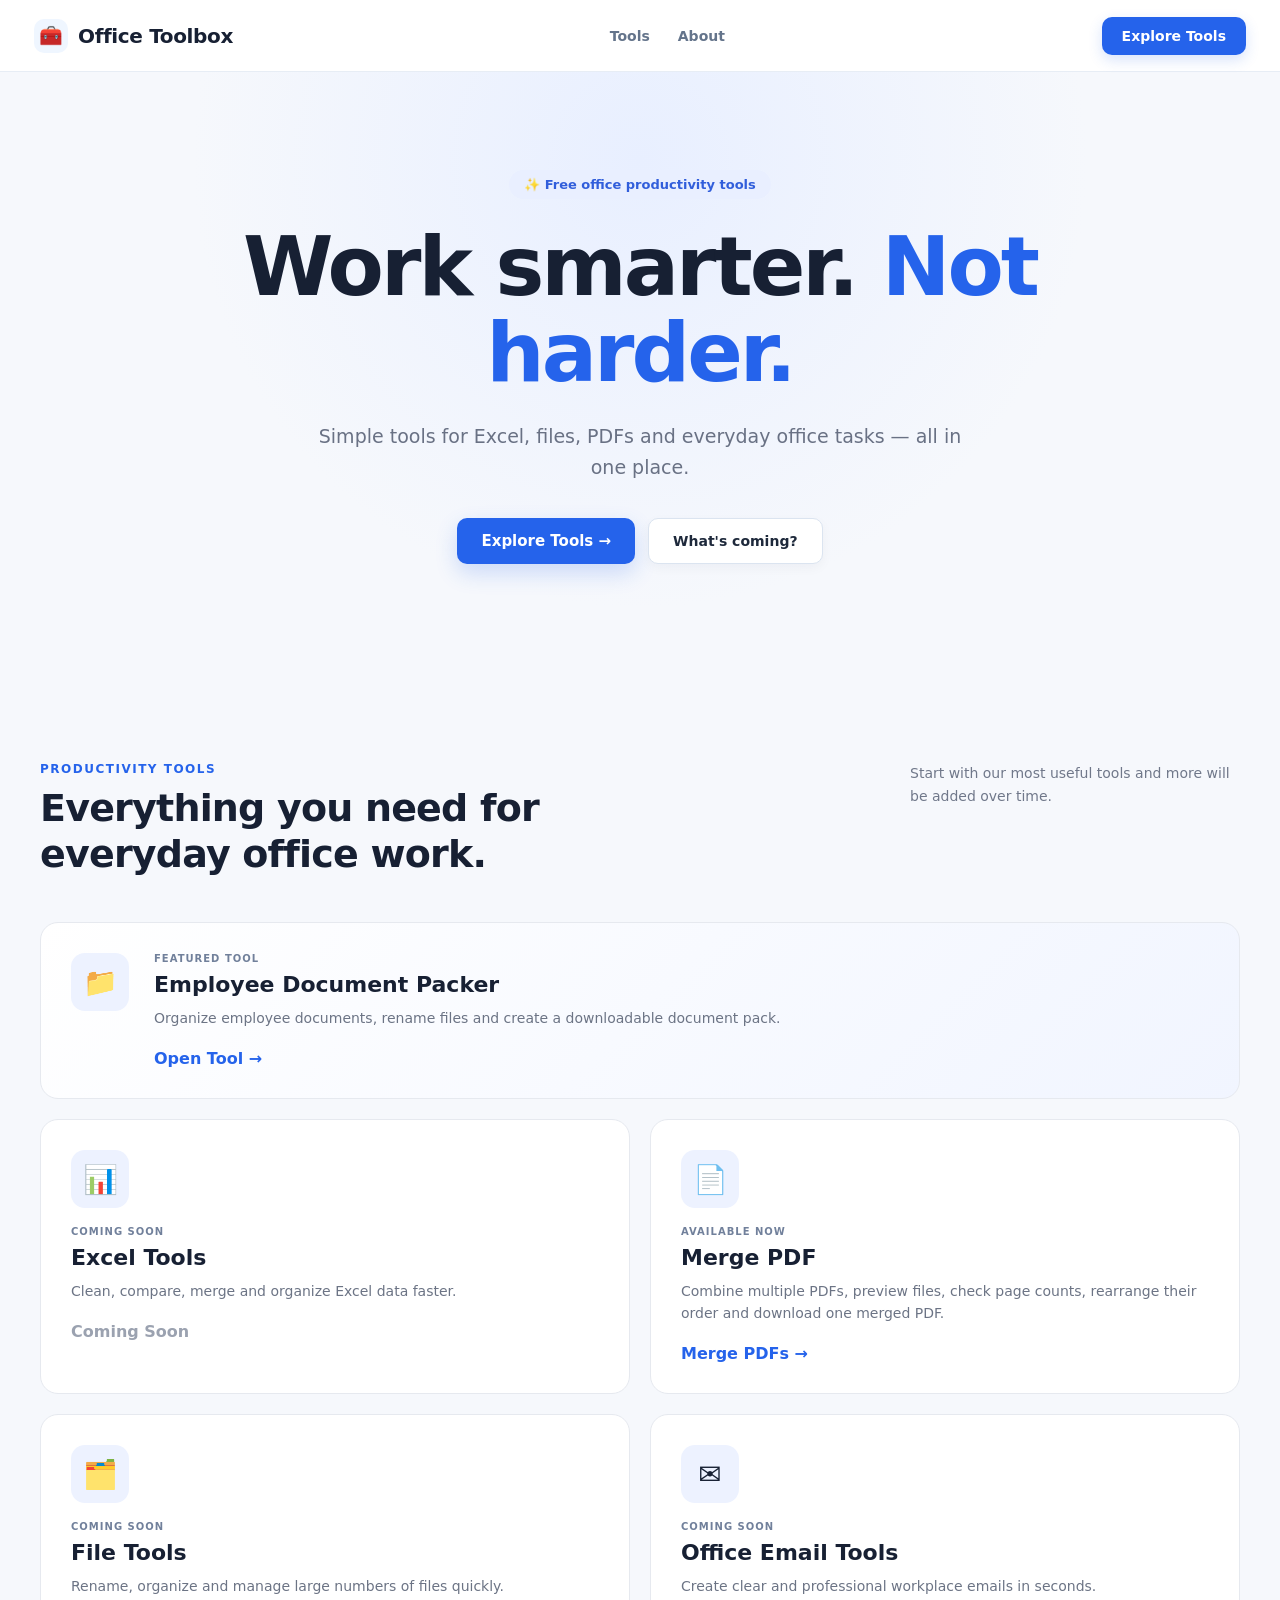
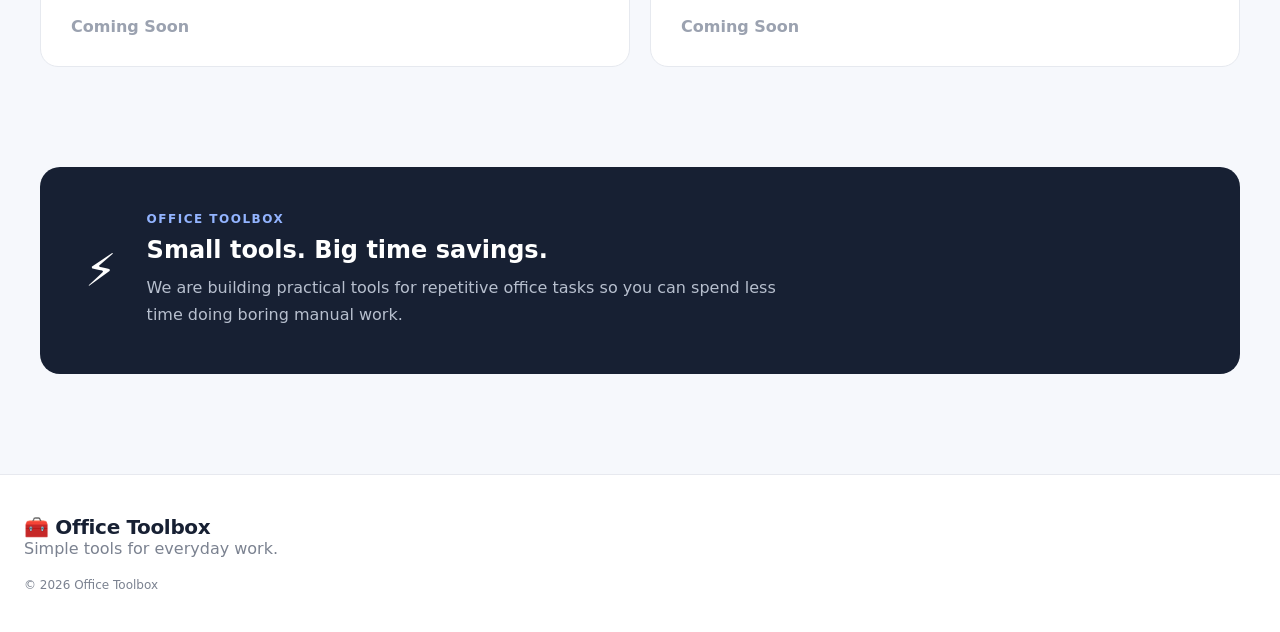
==== commit 1ab48f33: "Update index.html" ====
--- a/frontend/index.html
+++ b/frontend/index.html
@@ -1,3 +1,4 @@
+
 <!DOCTYPE html>
 <html lang="en">
 <head>
@@ -6,13 +7,13 @@
 
     <title>Office Toolbox – Free Excel, PDF & Office Productivity Tools</title>
 
-    <meta name="description" content="Free online office productivity tools for Excel, PDFs, files and everyday workplace tasks. Work smarter with Office Toolbox.">
+    <meta name="description" content="Free online office productivity tools for Excel, PDFs, files and everyday workplace tasks. Merge PDFs online with Office Toolbox.">
     <meta name="robots" content="index, follow">
     <link rel="canonical" href="https://mhariharan0328-art.github.io/office-toolbox/">
 
     <meta property="og:type" content="website">
     <meta property="og:title" content="Office Toolbox – Free Office Productivity Tools">
-    <meta property="og:description" content="Free online tools for Excel, PDFs, files and everyday office work.">
+    <meta property="og:description" content="Free online tools for Excel, PDF merging, files and everyday office work.">
     <meta property="og:url" content="https://mhariharan0328-art.github.io/office-toolbox/">
     <meta name="twitter:card" content="summary">
 
@@ -33,7 +34,6 @@
 
     <!-- NAVBAR -->
     <header class="navbar">
-
         <div class="logo">
             <span class="logo-icon">🧰</span>
             <span>Office Toolbox</span>
@@ -47,17 +47,12 @@
         <button class="nav-button" onclick="scrollToTools()">
             Explore Tools
         </button>
-
     </header>
-
 
     <!-- HERO -->
     <main>
-
         <section class="hero">
-
             <div class="hero-content">
-
                 <div class="badge">
                     ✨ Free office productivity tools
                 </div>
@@ -73,7 +68,6 @@
                 </p>
 
                 <div class="hero-buttons">
-
                     <button
                         class="primary-button"
                         onclick="scrollToTools()">
@@ -85,22 +79,15 @@
                         onclick="showComingSoon()">
                         What's coming?
                     </button>
-
-                </div>
-
-            </div>
-
+                </div>
+            </div>
         </section>
-
 
         <!-- TOOLS -->
         <section class="tools-section" id="tools">
-
             <div class="section-heading">
-
                 <div>
                     <p class="section-label">PRODUCTIVITY TOOLS</p>
-
                     <h2>
                         Everything you need for everyday office work.
                     </h2>
@@ -110,30 +97,18 @@
                     Start with our most useful tools and more will be
                     added over time.
                 </p>
-
-            </div>
-
+            </div>
 
             <div class="tools-grid">
 
-
                 <!-- EMPLOYEE DOCUMENT PACKER -->
-
                 <div class="tool-card featured">
-
-                    <div class="tool-icon">
-                        📁
-                    </div>
+                    <div class="tool-icon">📁</div>
 
                     <div class="tool-content">
-
-                        <span class="tool-tag">
-                            FEATURED TOOL
-                        </span>
-
-                        <h3>
-                            Employee Document Packer
-                        </h3>
+                        <span class="tool-tag">FEATURED TOOL</span>
+
+                        <h3>Employee Document Packer</h3>
 
                         <p>
                             Organize employee documents, rename files
@@ -143,31 +118,18 @@
                         <button
                             class="tool-button"
                             onclick="openDocumentPacker()">
-
                             Open Tool →
-
                         </button>
-
                     </div>
-
-                </div>
-
+                </div>
 
                 <!-- EXCEL -->
-
-                <div class="tool-card">
-
-                    <div class="tool-icon">
-                        📊
-                    </div>
-
-                    <span class="tool-tag">
-                        COMING SOON
-                    </span>
-
-                    <h3>
-                        Excel Tools
-                    </h3>
+                <div class="tool-card">
+                    <div class="tool-icon">📊</div>
+
+                    <span class="tool-tag">COMING SOON</span>
+
+                    <h3>Excel Tools</h3>
 
                     <p>
                         Clean, compare, merge and organize Excel data
@@ -177,61 +139,38 @@
                     <button
                         class="tool-button disabled"
                         onclick="showComingSoon()">
-
                         Coming Soon
-
-                    </button>
-
-                </div>
-
-
-                <!-- PDF -->
-
-                <div class="tool-card">
-
-                    <div class="tool-icon">
-                        📄
-                    </div>
-
-                    <span class="tool-tag">
-                        COMING SOON
-                    </span>
-
-                    <h3>
-                        PDF Tools
-                    </h3>
-
-                    <p>
-                        Work with everyday PDF files without complicated
-                        software.
-                    </p>
-
-                    <button
-                        class="tool-button disabled"
-                        onclick="showComingSoon()">
-
-                        Coming Soon
-
-                    </button>
-
-                </div>
-
+                    </button>
+                </div>
+
+                <!-- MERGE PDF -->
+                <div class="tool-card">
+                    <div class="tool-icon">📄</div>
+
+                    <span class="tool-tag">AVAILABLE NOW</span>
+
+                    <h3>Merge PDF</h3>
+
+                    <p>
+                        Combine multiple PDFs, preview files, check page
+                        counts, rearrange their order and download one
+                        merged PDF.
+                    </p>
+
+                    <button
+                        class="tool-button"
+                        onclick="window.location.href='./merge-pdf.html'">
+                        Merge PDFs →
+                    </button>
+                </div>
 
                 <!-- FILES -->
-
-                <div class="tool-card">
-
-                    <div class="tool-icon">
-                        🗂️
-                    </div>
-
-                    <span class="tool-tag">
-                        COMING SOON
-                    </span>
-
-                    <h3>
-                        File Tools
-                    </h3>
+                <div class="tool-card">
+                    <div class="tool-icon">🗂️</div>
+
+                    <span class="tool-tag">COMING SOON</span>
+
+                    <h3>File Tools</h3>
 
                     <p>
                         Rename, organize and manage large numbers of
@@ -241,29 +180,17 @@
                     <button
                         class="tool-button disabled"
                         onclick="showComingSoon()">
-
                         Coming Soon
-
-                    </button>
-
-                </div>
-
+                    </button>
+                </div>
 
                 <!-- EMAIL -->
-
-                <div class="tool-card">
-
-                    <div class="tool-icon">
-                        ✉️
-                    </div>
-
-                    <span class="tool-tag">
-                        COMING SOON
-                    </span>
-
-                    <h3>
-                        Office Email Tools
-                    </h3>
+                <div class="tool-card">
+                    <div class="tool-icon">✉️</div>
+
+                    <span class="tool-tag">COMING SOON</span>
+
+                    <h3>Office Email Tools</h3>
 
                     <p>
                         Create clear and professional workplace emails
@@ -273,73 +200,46 @@
                     <button
                         class="tool-button disabled"
                         onclick="showComingSoon()">
-
                         Coming Soon
-
-                    </button>
-
-                </div>
-
-            </div>
-
+                    </button>
+                </div>
+
+            </div>
         </section>
 
-
         <!-- WHY OFFICE TOOLBOX -->
-
         <section class="about-section" id="about">
-
             <div class="about-card">
-
-                <div class="about-icon">
-                    ⚡
-                </div>
+                <div class="about-icon">⚡</div>
 
                 <div>
-
-                    <p class="section-label">
-                        OFFICE TOOLBOX
-                    </p>
-
-                    <h2>
-                        Small tools. Big time savings.
-                    </h2>
+                    <p class="section-label">OFFICE TOOLBOX</p>
+
+                    <h2>Small tools. Big time savings.</h2>
 
                     <p>
                         We are building practical tools for repetitive
                         office tasks so you can spend less time doing
                         boring manual work.
                     </p>
-
-                </div>
-
-            </div>
-
+                </div>
+            </div>
         </section>
-
     </main>
 
-
     <!-- FOOTER -->
-
     <footer>
-
         <div class="logo">
             🧰 Office Toolbox
         </div>
 
-        <p>
-            Simple tools for everyday work.
-        </p>
+        <p>Simple tools for everyday work.</p>
 
         <p class="copyright">
             © 2026 Office Toolbox
         </p>
-
     </footer>
 
-
     <script src="script.js"></script>
-
 </body>
-</html>+</html>
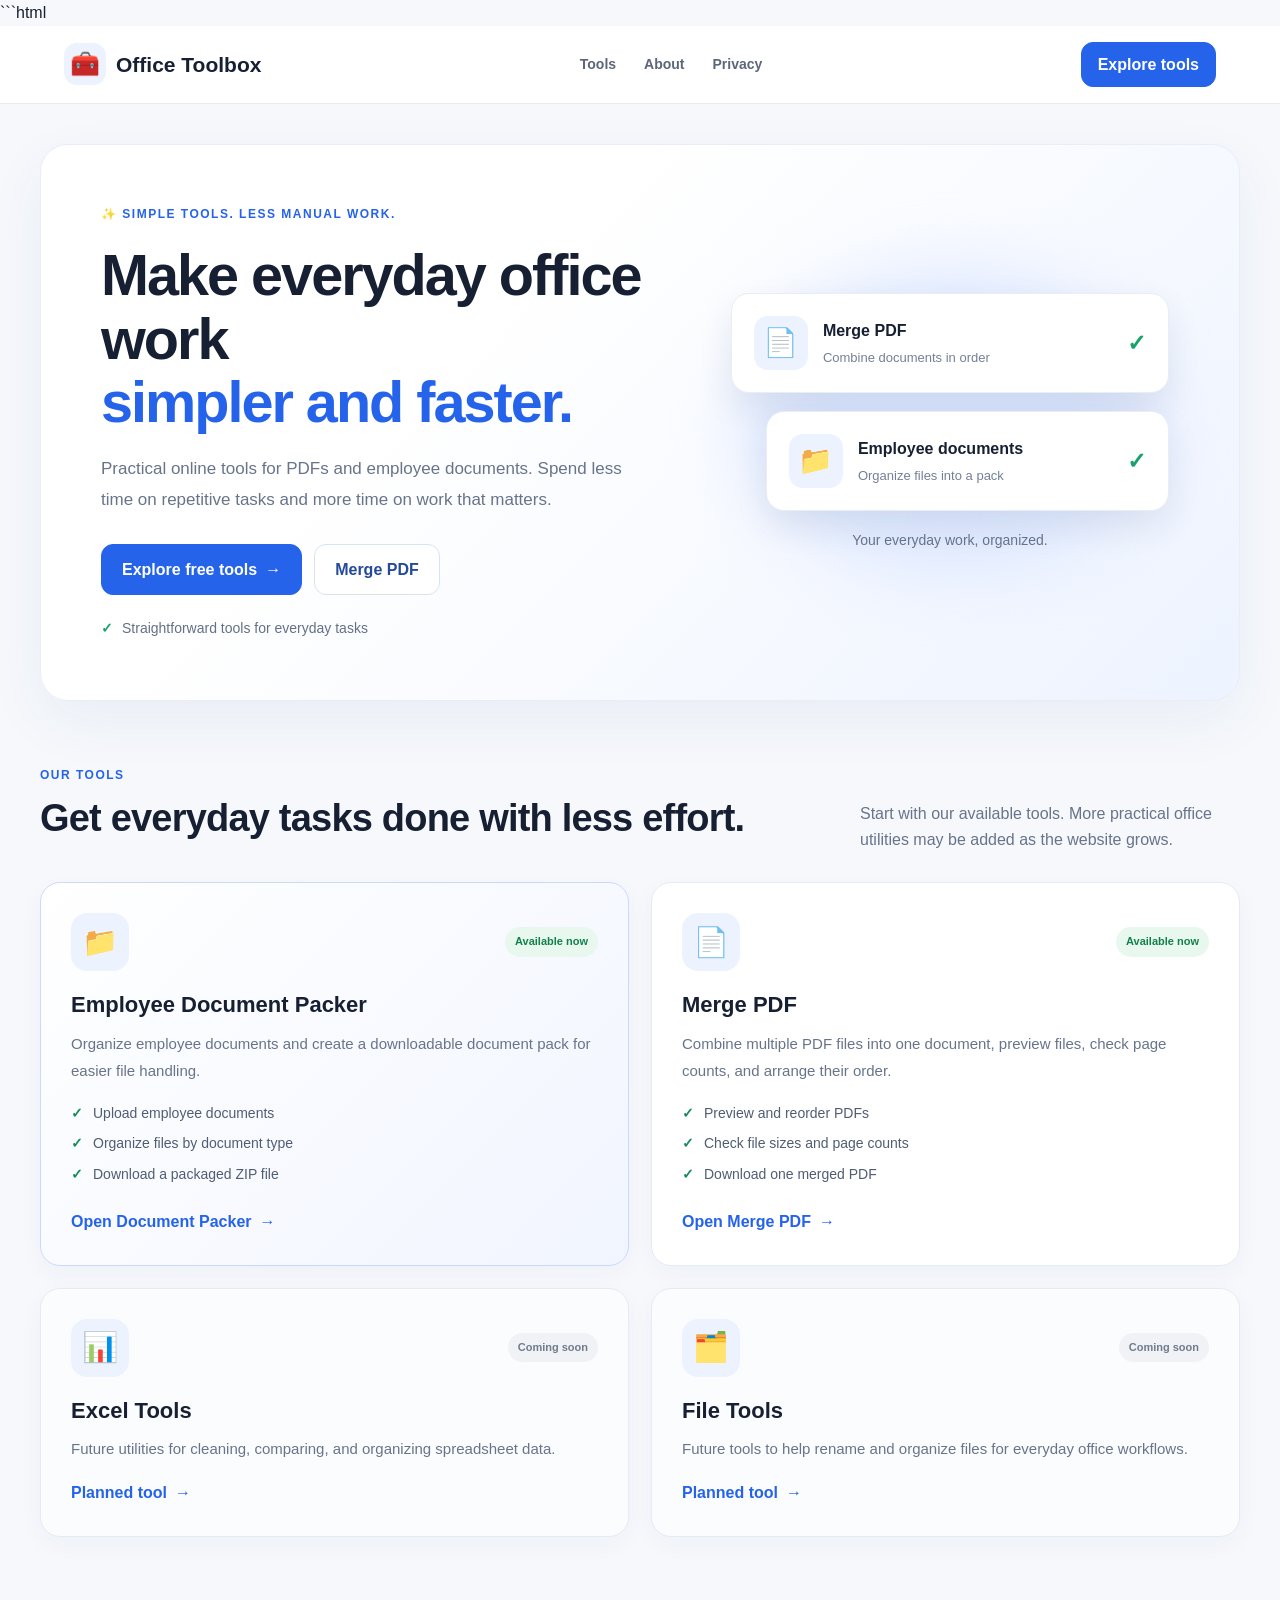
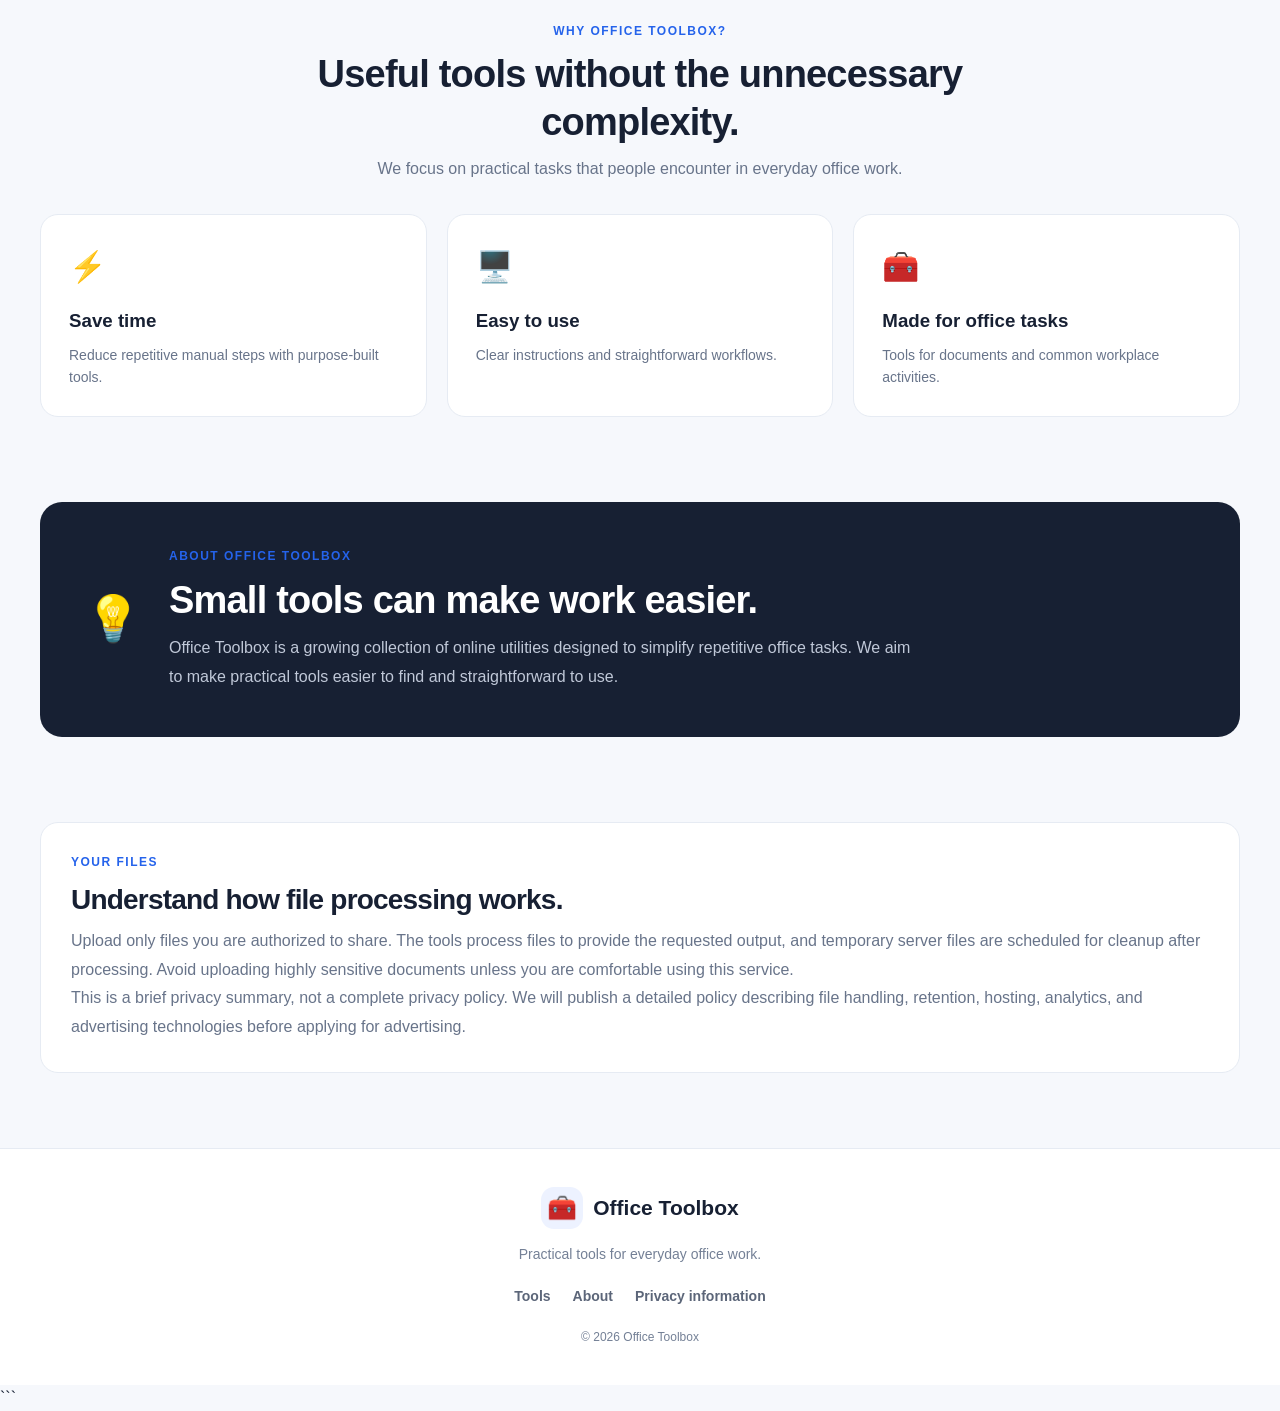
==== commit 7d096c8e: "Update index.html" ====
--- a/frontend/index.html
+++ b/frontend/index.html
@@ -1,245 +1,934 @@
-
+```html
 <!DOCTYPE html>
 <html lang="en">
 <head>
     <meta charset="UTF-8">
     <meta name="viewport" content="width=device-width, initial-scale=1.0">
 
-    <title>Office Toolbox – Free Excel, PDF & Office Productivity Tools</title>
-
-    <meta name="description" content="Free online office productivity tools for Excel, PDFs, files and everyday workplace tasks. Merge PDFs online with Office Toolbox.">
+    <title>Office Toolbox | Free PDF & Office Productivity Tools</title>
+    <meta name="description" content="Use free online office tools to merge PDF files and organize employee documents. Simple, practical tools for everyday work.">
     <meta name="robots" content="index, follow">
     <link rel="canonical" href="https://mhariharan0328-art.github.io/office-toolbox/">
 
     <meta property="og:type" content="website">
-    <meta property="og:title" content="Office Toolbox – Free Office Productivity Tools">
-    <meta property="og:description" content="Free online tools for Excel, PDF merging, files and everyday office work.">
+    <meta property="og:title" content="Office Toolbox | Free Office Tools">
+    <meta property="og:description" content="Merge PDFs and organize employee documents with free online office productivity tools.">
     <meta property="og:url" content="https://mhariharan0328-art.github.io/office-toolbox/">
     <meta name="twitter:card" content="summary">
 
     <script type="application/ld+json">
     {
-      "@context": "https://schema.org",
-      "@type": "WebSite",
-      "name": "Office Toolbox",
-      "url": "https://mhariharan0328-art.github.io/office-toolbox/",
-      "description": "Free online office productivity tools for Excel, PDFs, files and everyday workplace tasks."
+        "@context": "https://schema.org",
+        "@type": "WebSite",
+        "name": "Office Toolbox",
+        "url": "https://mhariharan0328-art.github.io/office-toolbox/",
+        "description": "Free online PDF and office productivity tools."
     }
     </script>
 
-    <link rel="stylesheet" href="style.css">
+    <link rel="stylesheet" href="./style.css">
+
+    <style>
+        * {
+            box-sizing: border-box;
+        }
+
+        html {
+            scroll-behavior: smooth;
+            scroll-padding-top: 90px;
+        }
+
+        body {
+            margin: 0;
+            font-family: Inter, "Segoe UI", Arial, sans-serif;
+            color: #172033;
+            background: #f6f8fc;
+            line-height: 1.6;
+        }
+
+        a {
+            color: inherit;
+            text-decoration: none;
+        }
+
+        button {
+            font: inherit;
+        }
+
+        .ot-page {
+            overflow: hidden;
+        }
+
+        .ot-navbar {
+            position: sticky;
+            top: 0;
+            z-index: 100;
+            display: flex;
+            align-items: center;
+            justify-content: space-between;
+            gap: 24px;
+            padding: 16px max(5%, calc((100% - 1200px) / 2));
+            background: rgba(255, 255, 255, 0.96);
+            border-bottom: 1px solid #e7ebf3;
+            backdrop-filter: blur(12px);
+        }
+
+        .ot-brand {
+            display: inline-flex;
+            align-items: center;
+            gap: 10px;
+            font-size: 21px;
+            font-weight: 800;
+            white-space: nowrap;
+        }
+
+        .ot-brand-icon {
+            display: grid;
+            place-items: center;
+            width: 42px;
+            height: 42px;
+            border-radius: 13px;
+            background: #edf2ff;
+            font-size: 24px;
+        }
+
+        .ot-nav {
+            display: flex;
+            align-items: center;
+            gap: 28px;
+        }
+
+        .ot-nav a,
+        .ot-footer-links a {
+            color: #5c6679;
+            font-size: 14px;
+            font-weight: 600;
+        }
+
+        .ot-nav a:hover,
+        .ot-footer-links a:hover {
+            color: #2563eb;
+        }
+
+        .ot-button {
+            display: inline-flex;
+            align-items: center;
+            justify-content: center;
+            gap: 8px;
+            min-height: 48px;
+            padding: 12px 20px;
+            border: 1px solid #2563eb;
+            border-radius: 12px;
+            background: #2563eb;
+            color: white;
+            font-weight: 700;
+            cursor: pointer;
+            transition: transform .2s, background .2s;
+        }
+
+        .ot-button:hover {
+            background: #1d4ed8;
+            transform: translateY(-2px);
+        }
+
+        .ot-button-small {
+            min-height: 42px;
+            padding: 9px 16px;
+        }
+
+        .ot-button-secondary {
+            border-color: #d9e2f5;
+            background: white;
+            color: #244a99;
+        }
+
+        .ot-button-secondary:hover {
+            background: #f0f5ff;
+        }
+
+        .ot-hero {
+            display: grid;
+            grid-template-columns: 1.1fr .9fr;
+            align-items: center;
+            gap: 60px;
+            width: min(1200px, calc(100% - 48px));
+            min-height: 500px;
+            margin: 40px auto 65px;
+            padding: 60px;
+            border: 1px solid #e8edf8;
+            border-radius: 28px;
+            background: linear-gradient(135deg, #fff 35%, #edf3ff 100%);
+            box-shadow: 0 20px 60px rgba(37, 68, 120, .06);
+        }
+
+        .ot-hero-copy {
+            max-width: 650px;
+        }
+
+        .ot-eyebrow,
+        .ot-section-label {
+            display: inline-block;
+            color: #2563eb;
+            font-size: 12px;
+            font-weight: 800;
+            letter-spacing: 1.5px;
+        }
+
+        .ot-hero h1 {
+            margin: 20px 0;
+            font-size: clamp(38px, 4.5vw, 62px);
+            line-height: 1.1;
+            letter-spacing: -2px;
+        }
+
+        .ot-hero h1 span {
+            display: block;
+            color: #2563eb;
+        }
+
+        .ot-hero-description {
+            max-width: 540px;
+            margin: 0;
+            color: #68748a;
+            font-size: 17px;
+            line-height: 1.8;
+        }
+
+        .ot-hero-actions {
+            display: flex;
+            flex-wrap: wrap;
+            gap: 12px;
+            margin-top: 28px;
+        }
+
+        .ot-hero-note {
+            display: flex;
+            align-items: center;
+            gap: 9px;
+            margin-top: 22px;
+            color: #647087;
+            font-size: 14px;
+        }
+
+        .ot-hero-note span {
+            color: #16a36a;
+            font-weight: 900;
+        }
+
+        .ot-hero-visual {
+            position: relative;
+            display: flex;
+            flex-direction: column;
+            justify-content: center;
+            gap: 18px;
+            min-height: 290px;
+            padding: 35px 10px;
+        }
+
+        .ot-visual-glow {
+            position: absolute;
+            inset: 5%;
+            z-index: 0;
+            border-radius: 50%;
+            background: #dce7ff;
+            filter: blur(35px);
+        }
+
+        .ot-visual-card {
+            position: relative;
+            z-index: 1;
+            display: flex;
+            align-items: center;
+            gap: 15px;
+            padding: 22px;
+            border: 1px solid #e8edf6;
+            border-radius: 18px;
+            background: white;
+            box-shadow: 0 15px 35px rgba(31, 53, 91, .09);
+        }
+
+        .ot-visual-card-secondary {
+            margin-left: 35px;
+        }
+
+        .ot-visual-file-icon {
+            display: grid;
+            place-items: center;
+            width: 54px;
+            height: 54px;
+            flex-shrink: 0;
+            border-radius: 14px;
+            background: #edf2ff;
+            font-size: 28px;
+        }
+
+        .ot-visual-card strong,
+        .ot-visual-card div span {
+            display: block;
+        }
+
+        .ot-visual-card strong {
+            margin-bottom: 4px;
+            font-size: 16px;
+        }
+
+        .ot-visual-card div span {
+            color: #748096;
+            font-size: 13px;
+        }
+
+        .ot-visual-check {
+            margin-left: auto;
+            color: #16a36a;
+            font-size: 23px;
+            font-weight: 800;
+        }
+
+        .ot-visual-caption {
+            position: relative;
+            z-index: 1;
+            text-align: center;
+            color: #65728b;
+            font-size: 14px;
+        }
+
+        .ot-tools-section,
+        .ot-benefits-section,
+        .ot-about-section,
+        .ot-privacy-section {
+            width: min(1200px, calc(100% - 48px));
+            margin: 0 auto;
+            padding-bottom: 85px;
+        }
+
+        .ot-section-heading {
+            display: flex;
+            align-items: flex-end;
+            justify-content: space-between;
+            gap: 35px;
+            margin-bottom: 30px;
+        }
+
+        .ot-section-heading h2,
+        .ot-benefits-heading h2,
+        .ot-about-card h2,
+        .ot-privacy-section h2 {
+            margin: 10px 0;
+            font-size: clamp(28px, 3vw, 38px);
+            line-height: 1.25;
+            letter-spacing: -.8px;
+        }
+
+        .ot-section-heading > p {
+            max-width: 380px;
+            margin: 0;
+            color: #68748a;
+        }
+
+        .ot-tools-grid {
+            display: grid;
+            grid-template-columns: repeat(2, minmax(0, 1fr));
+            gap: 22px;
+        }
+
+        .ot-tool-card {
+            display: flex;
+            flex-direction: column;
+            align-items: flex-start;
+            padding: 30px;
+            border: 1px solid #e6ebf3;
+            border-radius: 20px;
+            background: white;
+            box-shadow: 0 8px 25px rgba(30, 50, 90, .035);
+            transition: transform .2s, box-shadow .2s;
+        }
+
+        .ot-tool-card:hover {
+            transform: translateY(-4px);
+            box-shadow: 0 18px 40px rgba(30, 50, 90, .08);
+        }
+
+        .ot-tool-featured {
+            border-color: #cbd9ff;
+            background: linear-gradient(135deg, #fff, #f1f5ff);
+        }
+
+        .ot-tool-topline {
+            display: flex;
+            align-items: center;
+            justify-content: space-between;
+            gap: 12px;
+            width: 100%;
+            margin-bottom: 20px;
+        }
+
+        .ot-tool-icon {
+            display: grid;
+            place-items: center;
+            width: 58px;
+            height: 58px;
+            border-radius: 16px;
+            background: #edf2ff;
+            font-size: 29px;
+        }
+
+        .ot-status {
+            padding: 6px 10px;
+            border-radius: 30px;
+            font-size: 11px;
+            font-weight: 800;
+            white-space: nowrap;
+        }
+
+        .ot-status-live {
+            background: #e8f8ef;
+            color: #12804a;
+        }
+
+        .ot-status-soon {
+            background: #f0f2f6;
+            color: #707b8e;
+        }
+
+        .ot-tool-card h3 {
+            margin: 0 0 10px;
+            font-size: 22px;
+            line-height: 1.3;
+        }
+
+        .ot-tool-card > p {
+            margin: 0 0 18px;
+            color: #68748a;
+            font-size: 15px;
+            line-height: 1.8;
+        }
+
+        .ot-tool-features {
+            display: grid;
+            gap: 8px;
+            margin: 0 0 24px;
+            padding: 0;
+            list-style: none;
+            color: #505d72;
+            font-size: 14px;
+        }
+
+        .ot-tool-features li::before {
+            content: "✓";
+            margin-right: 10px;
+            color: #168b58;
+            font-weight: 900;
+        }
+
+        .ot-tool-link {
+            display: inline-flex;
+            align-items: center;
+            gap: 8px;
+            margin-top: auto;
+            padding: 0;
+            border: 0;
+            background: transparent;
+            color: #2563eb;
+            font-weight: 800;
+            cursor: pointer;
+        }
+
+        .ot-tool-link:hover {
+            color: #1d4ed8;
+        }
+
+        .ot-tool-upcoming {
+            background: #fbfcfe;
+        }
+
+        .ot-benefits-heading {
+            max-width: 700px;
+            margin: 0 auto 32px;
+            text-align: center;
+        }
+
+        .ot-benefits-heading > p {
+            color: #68748a;
+        }
+
+        .ot-benefits-grid {
+            display: grid;
+            grid-template-columns: repeat(3, minmax(0, 1fr));
+            gap: 20px;
+        }
+
+        .ot-benefit {
+            padding: 28px;
+            border: 1px solid #e6ebf3;
+            border-radius: 18px;
+            background: white;
+        }
+
+        .ot-benefit-icon {
+            font-size: 30px;
+        }
+
+        .ot-benefit h3 {
+            margin: 15px 0 8px;
+        }
+
+        .ot-benefit p {
+            margin: 0;
+            color: #68748a;
+            font-size: 14px;
+        }
+
+        .ot-about-card {
+            display: flex;
+            align-items: center;
+            gap: 28px;
+            padding: 45px;
+            border-radius: 22px;
+            background: #172033;
+            color: white;
+        }
+
+        .ot-about-symbol {
+            flex-shrink: 0;
+            font-size: 45px;
+        }
+
+        .ot-about-card h2 {
+            color: white;
+        }
+
+        .ot-about-card p {
+            max-width: 750px;
+            margin-bottom: 0;
+            color: #c0c8d8;
+            line-height: 1.8;
+        }
+
+        .ot-privacy-section {
+            padding-bottom: 75px;
+        }
+
+        .ot-privacy-section > div {
+            padding: 30px;
+            border: 1px solid #e6ebf3;
+            border-radius: 18px;
+            background: white;
+        }
+
+        .ot-privacy-section h2 {
+            font-size: 28px;
+        }
+
+        .ot-privacy-section p {
+            color: #68748a;
+            line-height: 1.8;
+        }
+
+        .ot-footer {
+            display: flex;
+            flex-direction: column;
+            align-items: center;
+            gap: 14px;
+            padding: 38px 24px;
+            border-top: 1px solid #e6ebf3;
+            background: white;
+            text-align: center;
+        }
+
+        .ot-footer > p {
+            margin: 0;
+            color: #748096;
+            font-size: 14px;
+        }
+
+        .ot-footer-links {
+            display: flex;
+            flex-wrap: wrap;
+            justify-content: center;
+            gap: 22px;
+            margin: 6px 0;
+        }
+
+        .ot-copyright {
+            font-size: 12px !important;
+        }
+
+        @media (max-width: 800px) {
+            .ot-navbar {
+                flex-wrap: wrap;
+                padding: 13px 22px;
+            }
+
+            .ot-nav {
+                gap: 16px;
+            }
+
+            .ot-hero {
+                grid-template-columns: 1fr;
+                gap: 20px;
+                width: calc(100% - 30px);
+                min-height: auto;
+                margin-top: 20px;
+                padding: 35px 25px;
+            }
+
+            .ot-hero-visual {
+                min-height: 230px;
+                padding: 15px 0;
+            }
+
+            .ot-section-heading {
+                flex-direction: column;
+                align-items: flex-start;
+                gap: 10px;
+            }
+
+            .ot-benefits-grid {
+                grid-template-columns: 1fr;
+            }
+        }
+
+        @media (max-width: 560px) {
+            .ot-navbar {
+                gap: 12px;
+            }
+
+            .ot-brand {
+                font-size: 18px;
+            }
+
+            .ot-nav {
+                order: 3;
+                width: 100%;
+                justify-content: center;
+                padding-top: 8px;
+                border-top: 1px solid #edf0f5;
+            }
+
+            .ot-button-small {
+                min-height: 38px;
+                padding: 8px 11px;
+                font-size: 13px;
+            }
+
+            .ot-hero h1 {
+                font-size: 39px;
+                letter-spacing: -1.3px;
+            }
+
+            .ot-hero-description {
+                font-size: 15px;
+            }
+
+            .ot-hero-actions {
+                flex-direction: column;
+                align-items: stretch;
+            }
+
+            .ot-tools-section,
+            .ot-benefits-section,
+            .ot-about-section,
+            .ot-privacy-section {
+                width: calc(100% - 30px);
+                padding-bottom: 55px;
+            }
+
+            .ot-tools-grid {
+                grid-template-columns: 1fr;
+            }
+
+            .ot-tool-card {
+                padding: 24px;
+            }
+
+            .ot-section-heading h2,
+            .ot-benefits-heading h2,
+            .ot-about-card h2 {
+                font-size: 29px;
+            }
+
+            .ot-about-card {
+                flex-direction: column;
+                align-items: flex-start;
+                padding: 28px;
+            }
+
+            .ot-privacy-section > div {
+                padding: 24px;
+            }
+        }
+    </style>
 </head>
 
 <body>
-
-    <!-- NAVBAR -->
-    <header class="navbar">
-        <div class="logo">
-            <span class="logo-icon">🧰</span>
+<div class="ot-page">
+
+    <header class="ot-navbar">
+        <a class="ot-brand" href="./index.html" aria-label="Office Toolbox home">
+            <span class="ot-brand-icon">🧰</span>
             <span>Office Toolbox</span>
-        </div>
-
-        <nav>
+        </a>
+
+        <nav class="ot-nav" aria-label="Main navigation">
             <a href="#tools">Tools</a>
             <a href="#about">About</a>
+            <a href="#privacy">Privacy</a>
         </nav>
 
-        <button class="nav-button" onclick="scrollToTools()">
-            Explore Tools
+        <button class="ot-button ot-button-small" onclick="scrollToTools()">
+            Explore tools
         </button>
     </header>
 
-    <!-- HERO -->
     <main>
-        <section class="hero">
-            <div class="hero-content">
-                <div class="badge">
-                    ✨ Free office productivity tools
+        <section class="ot-hero">
+            <div class="ot-hero-copy">
+                <span class="ot-eyebrow">✨ SIMPLE TOOLS. LESS MANUAL WORK.</span>
+
+                <h1>
+                    Make everyday office work
+                    <span>simpler and faster.</span>
+                </h1>
+
+                <p class="ot-hero-description">
+                    Practical online tools for PDFs and employee documents.
+                    Spend less time on repetitive tasks and more time on work
+                    that matters.
+                </p>
+
+                <div class="ot-hero-actions">
+                    <button class="ot-button" onclick="scrollToTools()">
+                        Explore free tools <span aria-hidden="true">→</span>
+                    </button>
+
+                    <a class="ot-button ot-button-secondary" href="./merge-pdf.html">
+                        Merge PDF
+                    </a>
                 </div>
 
-                <h1>
-                    Work smarter.
-                    <span>Not harder.</span>
-                </h1>
-
-                <p>
-                    Simple tools for Excel, files, PDFs and everyday
-                    office tasks — all in one place.
-                </p>
-
-                <div class="hero-buttons">
-                    <button
-                        class="primary-button"
-                        onclick="scrollToTools()">
-                        Explore Tools →
-                    </button>
-
-                    <button
-                        class="secondary-button"
-                        onclick="showComingSoon()">
-                        What's coming?
-                    </button>
+                <div class="ot-hero-note">
+                    <span aria-hidden="true">✓</span>
+                    Straightforward tools for everyday tasks
+                </div>
+            </div>
+
+            <div class="ot-hero-visual" aria-hidden="true">
+                <div class="ot-visual-glow"></div>
+
+                <div class="ot-visual-card ot-visual-card-main">
+                    <div class="ot-visual-file-icon">📄</div>
+                    <div>
+                        <strong>Merge PDF</strong>
+                        <span>Combine documents in order</span>
+                    </div>
+                    <span class="ot-visual-check">✓</span>
+                </div>
+
+                <div class="ot-visual-card ot-visual-card-secondary">
+                    <div class="ot-visual-file-icon">📁</div>
+                    <div>
+                        <strong>Employee documents</strong>
+                        <span>Organize files into a pack</span>
+                    </div>
+                    <span class="ot-visual-check">✓</span>
+                </div>
+
+                <div class="ot-visual-caption">
+                    Your everyday work, organized.
                 </div>
             </div>
         </section>
 
-        <!-- TOOLS -->
-        <section class="tools-section" id="tools">
-            <div class="section-heading">
+        <section class="ot-tools-section" id="tools">
+            <div class="ot-section-heading">
                 <div>
-                    <p class="section-label">PRODUCTIVITY TOOLS</p>
-                    <h2>
-                        Everything you need for everyday office work.
-                    </h2>
+                    <span class="ot-section-label">OUR TOOLS</span>
+                    <h2>Get everyday tasks done with less effort.</h2>
                 </div>
 
-                <p class="section-description">
-                    Start with our most useful tools and more will be
-                    added over time.
+                <p>
+                    Start with our available tools. More practical office
+                    utilities may be added as the website grows.
                 </p>
             </div>
 
-            <div class="tools-grid">
-
-                <!-- EMPLOYEE DOCUMENT PACKER -->
-                <div class="tool-card featured">
-                    <div class="tool-icon">📁</div>
-
-                    <div class="tool-content">
-                        <span class="tool-tag">FEATURED TOOL</span>
-
-                        <h3>Employee Document Packer</h3>
-
-                        <p>
-                            Organize employee documents, rename files
-                            and create a downloadable document pack.
-                        </p>
-
-                        <button
-                            class="tool-button"
-                            onclick="openDocumentPacker()">
-                            Open Tool →
-                        </button>
+            <div class="ot-tools-grid">
+
+                <article class="ot-tool-card ot-tool-featured">
+                    <div class="ot-tool-topline">
+                        <span class="ot-tool-icon">📁</span>
+                        <span class="ot-status ot-status-live">Available now</span>
                     </div>
-                </div>
-
-                <!-- EXCEL -->
-                <div class="tool-card">
-                    <div class="tool-icon">📊</div>
-
-                    <span class="tool-tag">COMING SOON</span>
+
+                    <h3>Employee Document Packer</h3>
+
+                    <p>
+                        Organize employee documents and create a downloadable
+                        document pack for easier file handling.
+                    </p>
+
+                    <ul class="ot-tool-features">
+                        <li>Upload employee documents</li>
+                        <li>Organize files by document type</li>
+                        <li>Download a packaged ZIP file</li>
+                    </ul>
+
+                    <button class="ot-tool-link" onclick="openDocumentPacker()">
+                        Open Document Packer <span aria-hidden="true">→</span>
+                    </button>
+                </article>
+
+                <article class="ot-tool-card">
+                    <div class="ot-tool-topline">
+                        <span class="ot-tool-icon">📄</span>
+                        <span class="ot-status ot-status-live">Available now</span>
+                    </div>
+
+                    <h3>Merge PDF</h3>
+
+                    <p>
+                        Combine multiple PDF files into one document, preview
+                        files, check page counts, and arrange their order.
+                    </p>
+
+                    <ul class="ot-tool-features">
+                        <li>Preview and reorder PDFs</li>
+                        <li>Check file sizes and page counts</li>
+                        <li>Download one merged PDF</li>
+                    </ul>
+
+                    <a class="ot-tool-link" href="./merge-pdf.html">
+                        Open Merge PDF <span aria-hidden="true">→</span>
+                    </a>
+                </article>
+
+                <article class="ot-tool-card ot-tool-upcoming">
+                    <div class="ot-tool-topline">
+                        <span class="ot-tool-icon">📊</span>
+                        <span class="ot-status ot-status-soon">Coming soon</span>
+                    </div>
 
                     <h3>Excel Tools</h3>
 
                     <p>
-                        Clean, compare, merge and organize Excel data
-                        faster.
+                        Future utilities for cleaning, comparing, and
+                        organizing spreadsheet data.
                     </p>
 
-                    <button
-                        class="tool-button disabled"
-                        onclick="showComingSoon()">
-                        Coming Soon
+                    <button class="ot-tool-link" onclick="showComingSoon()">
+                        Planned tool <span aria-hidden="true">→</span>
                     </button>
-                </div>
-
-                <!-- MERGE PDF -->
-                <div class="tool-card">
-                    <div class="tool-icon">📄</div>
-
-                    <span class="tool-tag">AVAILABLE NOW</span>
-
-                    <h3>Merge PDF</h3>
+                </article>
+
+                <article class="ot-tool-card ot-tool-upcoming">
+                    <div class="ot-tool-topline">
+                        <span class="ot-tool-icon">🗂️</span>
+                        <span class="ot-status ot-status-soon">Coming soon</span>
+                    </div>
+
+                    <h3>File Tools</h3>
 
                     <p>
-                        Combine multiple PDFs, preview files, check page
-                        counts, rearrange their order and download one
-                        merged PDF.
+                        Future tools to help rename and organize files for
+                        everyday office workflows.
                     </p>
 
-                    <button
-                        class="tool-button"
-                        onclick="window.location.href='./merge-pdf.html'">
-                        Merge PDFs →
+                    <button class="ot-tool-link" onclick="showComingSoon()">
+                        Planned tool <span aria-hidden="true">→</span>
                     </button>
-                </div>
-
-                <!-- FILES -->
-                <div class="tool-card">
-                    <div class="tool-icon">🗂️</div>
-
-                    <span class="tool-tag">COMING SOON</span>
-
-                    <h3>File Tools</h3>
-
-                    <p>
-                        Rename, organize and manage large numbers of
-                        files quickly.
-                    </p>
-
-                    <button
-                        class="tool-button disabled"
-                        onclick="showComingSoon()">
-                        Coming Soon
-                    </button>
-                </div>
-
-                <!-- EMAIL -->
-                <div class="tool-card">
-                    <div class="tool-icon">✉️</div>
-
-                    <span class="tool-tag">COMING SOON</span>
-
-                    <h3>Office Email Tools</h3>
-
-                    <p>
-                        Create clear and professional workplace emails
-                        in seconds.
-                    </p>
-
-                    <button
-                        class="tool-button disabled"
-                        onclick="showComingSoon()">
-                        Coming Soon
-                    </button>
-                </div>
+                </article>
 
             </div>
         </section>
 
-        <!-- WHY OFFICE TOOLBOX -->
-        <section class="about-section" id="about">
-            <div class="about-card">
-                <div class="about-icon">⚡</div>
-
+        <section class="ot-benefits-section">
+            <div class="ot-benefits-heading">
+                <span class="ot-section-label">WHY OFFICE TOOLBOX?</span>
+                <h2>Useful tools without the unnecessary complexity.</h2>
+                <p>
+                    We focus on practical tasks that people encounter in
+                    everyday office work.
+                </p>
+            </div>
+
+            <div class="ot-benefits-grid">
+                <article class="ot-benefit">
+                    <span class="ot-benefit-icon">⚡</span>
+                    <h3>Save time</h3>
+                    <p>Reduce repetitive manual steps with purpose-built tools.</p>
+                </article>
+
+                <article class="ot-benefit">
+                    <span class="ot-benefit-icon">🖥️</span>
+                    <h3>Easy to use</h3>
+                    <p>Clear instructions and straightforward workflows.</p>
+                </article>
+
+                <article class="ot-benefit">
+                    <span class="ot-benefit-icon">🧰</span>
+                    <h3>Made for office tasks</h3>
+                    <p>Tools for documents and common workplace activities.</p>
+                </article>
+            </div>
+        </section>
+
+        <section class="ot-about-section" id="about">
+            <div class="ot-about-card">
+                <div class="ot-about-symbol" aria-hidden="true">💡</div>
                 <div>
-                    <p class="section-label">OFFICE TOOLBOX</p>
-
-                    <h2>Small tools. Big time savings.</h2>
-
+                    <span class="ot-section-label">ABOUT OFFICE TOOLBOX</span>
+                    <h2>Small tools can make work easier.</h2>
                     <p>
-                        We are building practical tools for repetitive
-                        office tasks so you can spend less time doing
-                        boring manual work.
+                        Office Toolbox is a growing collection of online
+                        utilities designed to simplify repetitive office
+                        tasks. We aim to make practical tools easier to find
+                        and straightforward to use.
                     </p>
                 </div>
             </div>
         </section>
+
+        <section class="ot-privacy-section" id="privacy">
+            <div>
+                <span class="ot-section-label">YOUR FILES</span>
+                <h2>Understand how file processing works.</h2>
+                <p>
+                    Upload only files you are authorized to share. The tools
+                    process files to provide the requested output, and
+                    temporary server files are scheduled for cleanup after
+                    processing. Avoid uploading highly sensitive documents
+                    unless you are comfortable using this service.
+                </p>
+                <p>
+                    This is a brief privacy summary, not a complete privacy
+                    policy. We will publish a detailed policy describing file
+                    handling, retention, hosting, analytics, and advertising
+                    technologies before applying for advertising.
+                </p>
+            </div>
+        </section>
     </main>
 
-    <!-- FOOTER -->
-    <footer>
-        <div class="logo">
-            🧰 Office Toolbox
+    <footer class="ot-footer">
+        <a class="ot-brand" href="./index.html">
+            <span class="ot-brand-icon">🧰</span>
+            <span>Office Toolbox</span>
+        </a>
+
+        <p>Practical tools for everyday office work.</p>
+
+        <div class="ot-footer-links">
+            <a href="#tools">Tools</a>
+            <a href="#about">About</a>
+            <a href="#privacy">Privacy information</a>
         </div>
 
-        <p>Simple tools for everyday work.</p>
-
-        <p class="copyright">
-            © 2026 Office Toolbox
-        </p>
+        <p class="ot-copyright">© 2026 Office Toolbox</p>
     </footer>
 
-    <script src="script.js"></script>
+</div>
+
+<script src="./script.js"></script>
 </body>
 </html>
+```
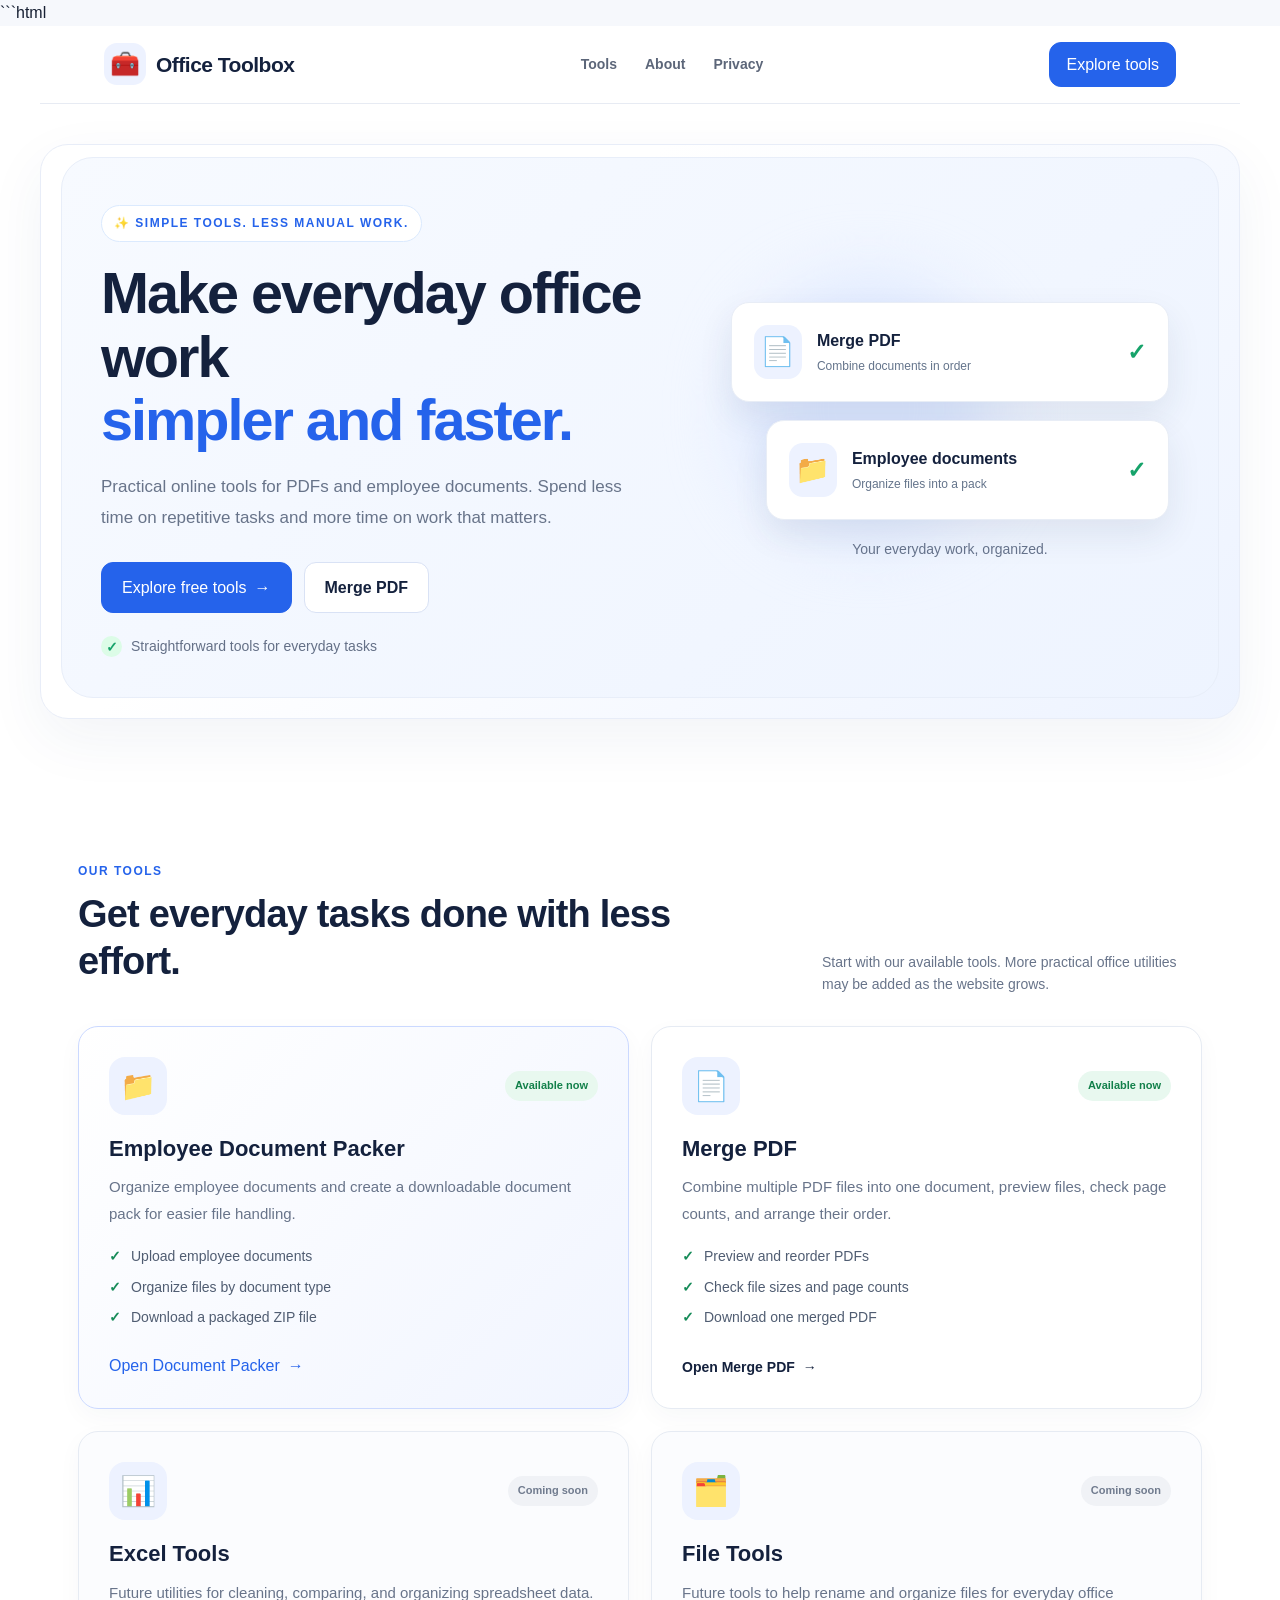
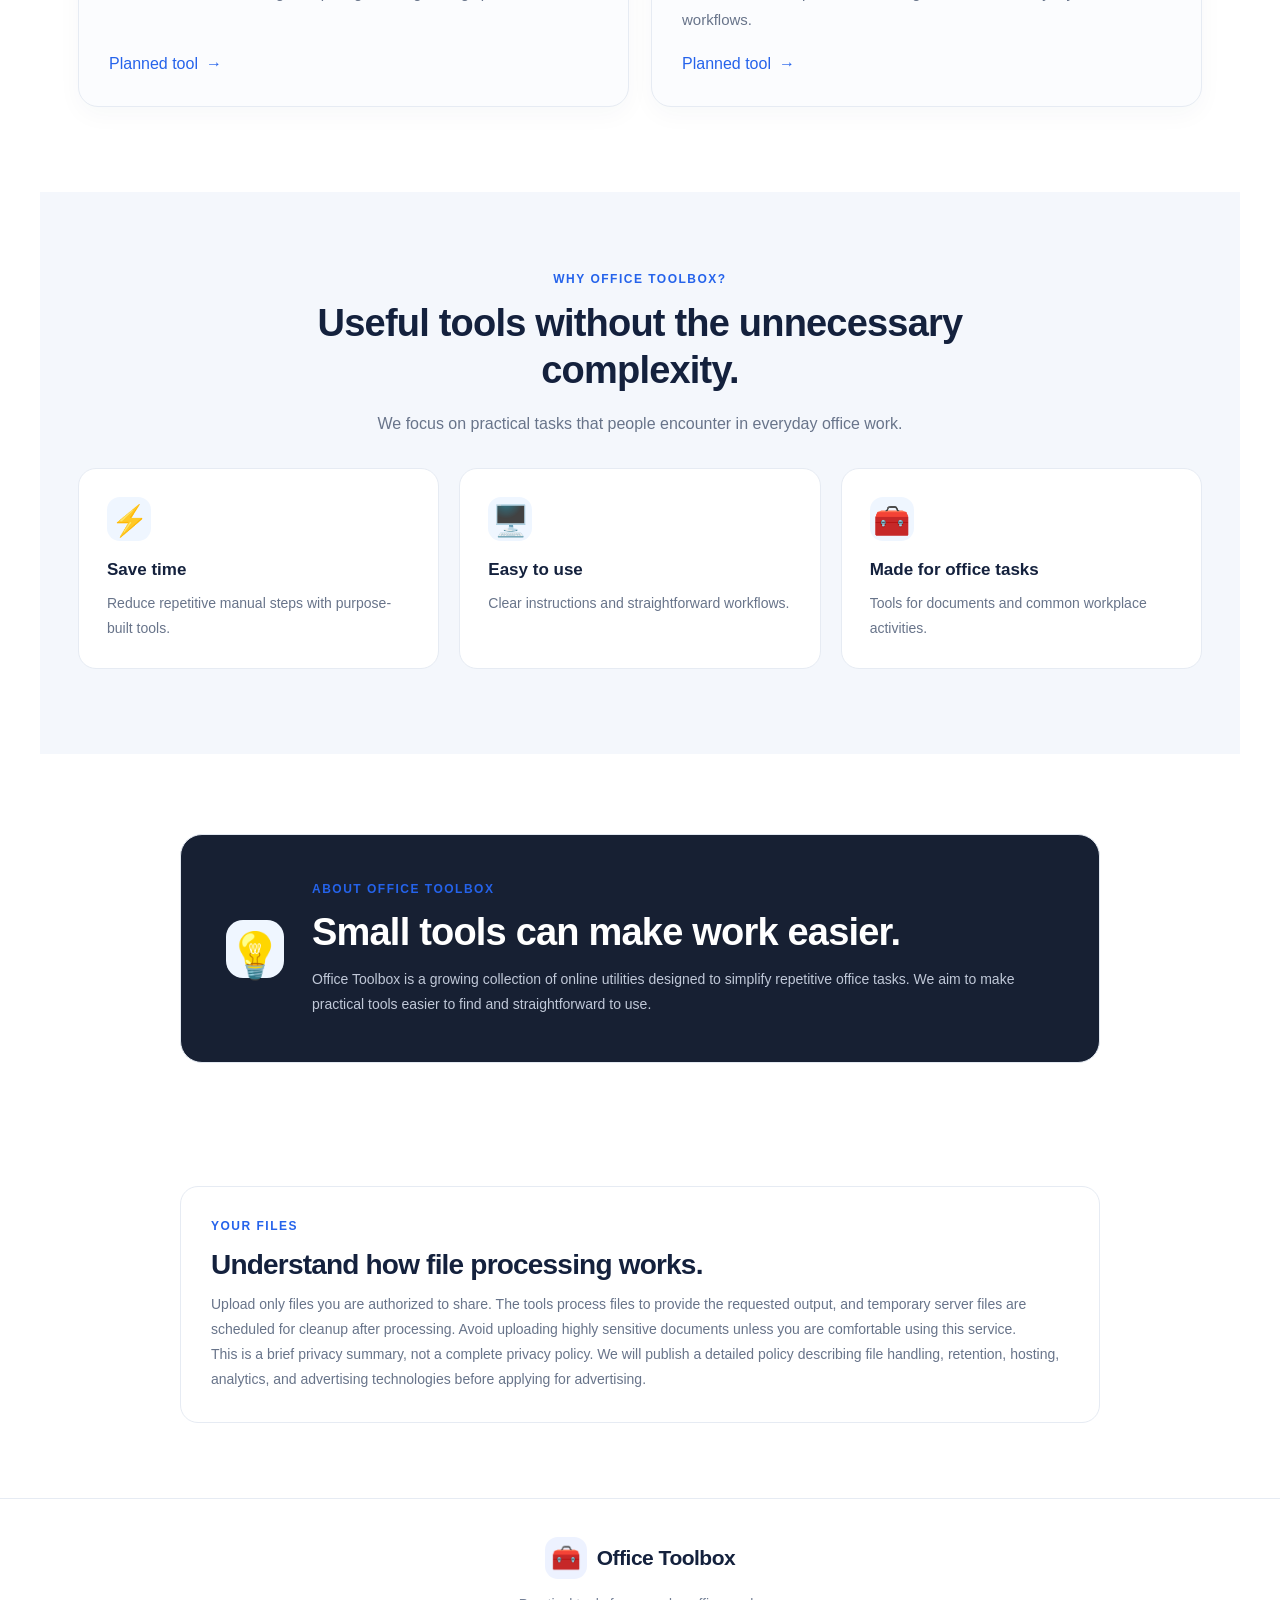
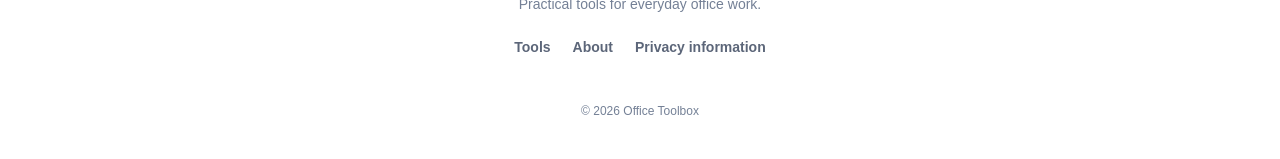
==== commit 94afb7b4: "Update index.html" ====
--- a/frontend/index.html
+++ b/frontend/index.html
@@ -930,5 +930,4 @@
 
 <script src="./script.js"></script>
 </body>
-</html>
-```+</html>
--- a/frontend/style.css
+++ b/frontend/style.css
@@ -1767,3 +1767,724 @@
         width: calc(100% - 20px);
     }
 }
+
+/* ==========================================
+   OFFICE TOOLBOX HOMEPAGE REDESIGN
+   Homepage-only styles: .ot-page
+   ========================================== */
+
+.ot-page {
+    --ot-blue: #2563eb;
+    --ot-blue-dark: #1d4ed8;
+    --ot-ink: #14213d;
+    --ot-muted: #64748b;
+    --ot-border: #e2e8f0;
+    --ot-light: #f4f7fc;
+
+    color: var(--ot-ink);
+    background: #ffffff;
+    font-family: Inter, -apple-system, BlinkMacSystemFont, "Segoe UI",
+                 Roboto, Arial, sans-serif;
+    line-height: 1.6;
+}
+
+.ot-page *,
+.ot-page *::before,
+.ot-page *::after {
+    box-sizing: border-box;
+}
+
+.ot-page a {
+    color: inherit;
+    text-decoration: none;
+}
+
+.ot-page button {
+    font: inherit;
+    cursor: pointer;
+}
+
+.ot-page button:focus-visible,
+.ot-page a:focus-visible {
+    outline: 3px solid #93c5fd;
+    outline-offset: 4px;
+}
+
+.ot-navbar {
+    display: flex;
+    align-items: center;
+    justify-content: space-between;
+    gap: 24px;
+    max-width: 1200px;
+    margin: 0 auto;
+    padding: 20px 28px;
+}
+
+.ot-brand {
+    display: inline-flex;
+    align-items: center;
+    gap: 10px;
+    font-size: 20px;
+    font-weight: 800;
+    letter-spacing: -0.5px;
+}
+
+.ot-brand-icon {
+    display: grid;
+    place-items: center;
+    width: 42px;
+    height: 42px;
+    border-radius: 13px;
+    background: #eff6ff;
+    font-size: 23px;
+}
+
+.ot-nav {
+    display: flex;
+    align-items: center;
+    gap: 30px;
+}
+
+.ot-nav a,
+.ot-footer-links a {
+    color: var(--ot-muted);
+    font-size: 14px;
+    font-weight: 600;
+    transition: color 0.2s ease;
+}
+
+.ot-nav a:hover,
+.ot-footer-links a:hover {
+    color: var(--ot-blue);
+}
+
+.ot-button {
+    display: inline-flex;
+    align-items: center;
+    justify-content: center;
+    gap: 9px;
+    min-height: 48px;
+    padding: 12px 22px;
+    border: 1px solid var(--ot-blue);
+    border-radius: 12px;
+    background: var(--ot-blue);
+    color: #ffffff;
+    font-weight: 700;
+    transition: transform 0.2s ease, background 0.2s ease;
+}
+
+.ot-button:hover {
+    background: var(--ot-blue-dark);
+    transform: translateY(-2px);
+}
+
+.ot-button-small {
+    min-height: 42px;
+    padding: 9px 17px;
+    font-size: 14px;
+}
+
+.ot-button-secondary {
+    border-color: var(--ot-border);
+    background: #ffffff;
+    color: var(--ot-ink);
+}
+
+.ot-button-secondary:hover {
+    border-color: var(--ot-blue);
+    background: #eff6ff;
+    color: var(--ot-blue-dark);
+}
+
+.ot-hero {
+    position: relative;
+    display: grid;
+    grid-template-columns: 1.1fr 0.9fr;
+    align-items: center;
+    gap: 48px;
+    max-width: 1200px;
+    min-height: 460px;
+    margin: 0 auto;
+    padding: 64px 38px 78px;
+}
+
+.ot-hero::before {
+    position: absolute;
+    z-index: 0;
+    top: 12px;
+    right: 20px;
+    bottom: 20px;
+    left: 20px;
+    border: 1px solid #e8eef9;
+    border-radius: 32px;
+    background: linear-gradient(135deg, #f7faff 0%, #eef4ff 100%);
+    content: "";
+}
+
+.ot-hero-copy,
+.ot-hero-visual {
+    position: relative;
+    z-index: 1;
+}
+
+.ot-eyebrow,
+.ot-section-label {
+    display: inline-block;
+    color: var(--ot-blue);
+    font-size: 12px;
+    font-weight: 800;
+    letter-spacing: 1.4px;
+}
+
+.ot-eyebrow {
+    padding: 8px 12px;
+    border: 1px solid #dbeafe;
+    border-radius: 999px;
+    background: #ffffff;
+    letter-spacing: 0.4px;
+}
+
+.ot-hero h1 {
+    max-width: 650px;
+    margin: 22px 0 18px;
+    color: var(--ot-ink);
+    font-size: clamp(36px, 4.5vw, 58px);
+    font-weight: 850;
+    line-height: 1.08;
+    letter-spacing: -2.2px;
+}
+
+.ot-hero h1 span {
+    display: block;
+    color: var(--ot-blue);
+}
+
+.ot-hero-description {
+    max-width: 560px;
+    margin: 0;
+    color: var(--ot-muted);
+    font-size: 17px;
+    line-height: 1.8;
+}
+
+.ot-hero-actions {
+    display: flex;
+    flex-wrap: wrap;
+    gap: 12px;
+    margin-top: 28px;
+}
+
+.ot-hero-note {
+    display: flex;
+    align-items: center;
+    gap: 8px;
+    margin-top: 22px;
+    color: #64748b;
+    font-size: 13px;
+}
+
+.ot-hero-note span {
+    display: grid;
+    place-items: center;
+    width: 21px;
+    height: 21px;
+    border-radius: 50%;
+    background: #dcfce7;
+    color: #15803d;
+    font-weight: 800;
+}
+
+.ot-hero-visual {
+    display: flex;
+    flex-direction: column;
+    justify-content: center;
+    gap: 16px;
+    min-height: 280px;
+    padding: 28px;
+}
+
+.ot-visual-glow {
+    position: absolute;
+    z-index: -1;
+    top: 12%;
+    right: 2%;
+    width: 250px;
+    height: 250px;
+    border-radius: 50%;
+    background: #dbeafe;
+    filter: blur(2px);
+}
+
+.ot-visual-card {
+    display: flex;
+    align-items: center;
+    gap: 14px;
+    padding: 20px;
+    border: 1px solid #e2e8f0;
+    border-radius: 18px;
+    background: rgba(255, 255, 255, 0.96);
+    box-shadow: 0 14px 35px rgba(30, 64, 175, 0.08);
+}
+
+.ot-visual-card-secondary {
+    margin-left: 24px;
+}
+
+.ot-visual-file-icon {
+    display: grid;
+    flex: 0 0 48px;
+    place-items: center;
+    width: 48px;
+    height: 48px;
+    border-radius: 14px;
+    background: #eff6ff;
+    font-size: 24px;
+}
+
+.ot-visual-card strong,
+.ot-visual-card span {
+    display: block;
+}
+
+.ot-visual-card strong {
+    font-size: 15px;
+}
+
+.ot-visual-card div:nth-child(2) span {
+    margin-top: 3px;
+    color: var(--ot-muted);
+    font-size: 12px;
+}
+
+.ot-visual-check {
+    margin-left: auto;
+    color: #16a34a;
+    font-size: 22px;
+    font-weight: 800;
+}
+
+.ot-visual-caption {
+    color: var(--ot-muted);
+    font-size: 13px;
+    text-align: center;
+}
+
+.ot-tools-section,
+.ot-benefits-section,
+.ot-about-section,
+.ot-privacy-section {
+    max-width: 1200px;
+    margin: 0 auto;
+    padding: 78px 38px;
+    scroll-margin-top: 24px;
+}
+
+.ot-section-heading {
+    display: flex;
+    align-items: end;
+    justify-content: space-between;
+    gap: 30px;
+    margin-bottom: 30px;
+}
+
+.ot-section-heading h2,
+.ot-benefits-heading h2,
+.ot-about-card h2,
+.ot-privacy-section h2 {
+    margin: 10px 0 0;
+    color: var(--ot-ink);
+    font-size: clamp(27px, 3vw, 38px);
+    line-height: 1.2;
+    letter-spacing: -1px;
+}
+
+.ot-section-heading > div {
+    max-width: 650px;
+}
+
+.ot-section-heading > p {
+    max-width: 360px;
+    margin: 0;
+    color: var(--ot-muted);
+    font-size: 14px;
+}
+
+.ot-tools-grid {
+    display: grid;
+    grid-template-columns: repeat(2, minmax(0, 1fr));
+    gap: 22px;
+}
+
+.ot-tool-card {
+    display: flex;
+    flex-direction: column;
+    align-items: flex-start;
+    min-width: 0;
+    padding: 28px;
+    border: 1px solid var(--ot-border);
+    border-radius: 22px;
+    background: #ffffff;
+    box-shadow: 0 8px 26px rgba(15, 23, 42, 0.035);
+    transition: transform 0.2s ease, box-shadow 0.2s ease,
+                border-color 0.2s ease;
+}
+
+.ot-tool-card:hover {
+    transform: translateY(-4px);
+    border-color: #bfdbfe;
+    box-shadow: 0 16px 35px rgba(15, 23, 42, 0.075);
+}
+
+.ot-tool-featured {
+    border-color: #c7d9ff;
+    background: linear-gradient(145deg, #f7faff, #ffffff 70%);
+}
+
+.ot-tool-topline {
+    display: flex;
+    align-items: center;
+    justify-content: space-between;
+    gap: 12px;
+    width: 100%;
+    margin-bottom: 23px;
+}
+
+.ot-tool-icon {
+    display: grid;
+    place-items: center;
+    width: 56px;
+    height: 56px;
+    border-radius: 17px;
+    background: #eff6ff;
+    font-size: 28px;
+}
+
+.ot-status {
+    display: inline-flex;
+    align-items: center;
+    padding: 6px 10px;
+    border-radius: 999px;
+    font-size: 11px;
+    font-weight: 800;
+}
+
+.ot-status-live {
+    background: #dcfce7;
+    color: #166534;
+}
+
+.ot-status-soon {
+    background: #f1f5f9;
+    color: #64748b;
+}
+
+.ot-tool-card h3 {
+    margin: 0 0 10px;
+    color: var(--ot-ink);
+    font-size: 22px;
+    line-height: 1.3;
+}
+
+.ot-tool-card > p {
+    margin: 0;
+    color: var(--ot-muted);
+    font-size: 14px;
+    line-height: 1.8;
+}
+
+.ot-tool-features {
+    display: grid;
+    gap: 9px;
+    margin: 20px 0 24px;
+    padding: 0;
+    list-style: none;
+    color: #475569;
+    font-size: 13px;
+}
+
+.ot-tool-features li::before {
+    margin-right: 9px;
+    color: #16a34a;
+    font-weight: 800;
+    content: "✓";
+}
+
+.ot-tool-link {
+    display: inline-flex;
+    align-items: center;
+    gap: 8px;
+    margin-top: auto;
+    padding: 9px 0;
+    border: 0;
+    background: transparent;
+    color: var(--ot-blue);
+    font-size: 14px;
+    font-weight: 800;
+    text-align: left;
+}
+
+.ot-tool-link:hover {
+    color: var(--ot-blue-dark);
+}
+
+.ot-tool-upcoming {
+    background: #fbfcfe;
+}
+
+.ot-benefits-section {
+    max-width: none;
+    background: var(--ot-light);
+}
+
+.ot-benefits-heading {
+    max-width: 740px;
+    margin: 0 auto 34px;
+    text-align: center;
+}
+
+.ot-benefits-heading > p {
+    margin: 16px 0 0;
+    color: var(--ot-muted);
+}
+
+.ot-benefits-grid {
+    display: grid;
+    grid-template-columns: repeat(3, minmax(0, 1fr));
+    gap: 22px;
+    max-width: 1124px;
+    margin: 0 auto;
+}
+
+.ot-benefit {
+    padding: 25px;
+    border: 1px solid #e5ebf5;
+    border-radius: 18px;
+    background: #ffffff;
+}
+
+.ot-benefit-icon {
+    display: grid;
+    place-items: center;
+    width: 44px;
+    height: 44px;
+    border-radius: 13px;
+    background: #eff6ff;
+    font-size: 23px;
+}
+
+.ot-benefit h3 {
+    margin: 18px 0 7px;
+    font-size: 17px;
+}
+
+.ot-benefit p {
+    margin: 0;
+    color: var(--ot-muted);
+    font-size: 14px;
+    line-height: 1.75;
+}
+
+.ot-about-section {
+    padding-top: 80px;
+    padding-bottom: 40px;
+}
+
+.ot-about-card {
+    display: grid;
+    grid-template-columns: auto 1fr;
+    align-items: start;
+    gap: 22px;
+    max-width: 920px;
+    margin: 0 auto;
+    padding: 34px;
+    border: 1px solid var(--ot-border);
+    border-radius: 22px;
+}
+
+.ot-about-symbol {
+    display: grid;
+    place-items: center;
+    width: 58px;
+    height: 58px;
+    border-radius: 17px;
+    background: #eff6ff;
+    font-size: 28px;
+}
+
+.ot-about-card p,
+.ot-privacy-section p {
+    color: var(--ot-muted);
+    font-size: 14px;
+    line-height: 1.9;
+}
+
+.ot-privacy-section {
+    padding-top: 38px;
+    padding-bottom: 70px;
+}
+
+.ot-privacy-section > div {
+    max-width: 920px;
+    margin: 0 auto;
+    padding: 28px 0;
+    border-top: 1px solid var(--ot-border);
+}
+
+.ot-footer {
+    padding: 38px 24px 25px;
+    border-top: 1px solid var(--ot-border);
+    background: #fbfcff;
+    text-align: center;
+}
+
+.ot-footer .ot-brand {
+    justify-content: center;
+}
+
+.ot-footer > p {
+    color: var(--ot-muted);
+    font-size: 13px;
+}
+
+.ot-footer-links {
+    display: flex;
+    flex-wrap: wrap;
+    justify-content: center;
+    gap: 22px;
+    margin: 20px 0;
+}
+
+.ot-footer .ot-copyright {
+    margin-top: 24px;
+    font-size: 12px;
+}
+
+@media (max-width: 760px) {
+    .ot-navbar {
+        flex-wrap: wrap;
+        gap: 14px;
+        padding: 16px 20px;
+    }
+
+    .ot-brand {
+        font-size: 18px;
+    }
+
+    .ot-nav {
+        order: 3;
+        justify-content: center;
+        width: 100%;
+        gap: 24px;
+        padding-top: 8px;
+    }
+
+    .ot-navbar > .ot-button {
+        margin-left: auto;
+    }
+
+    .ot-hero {
+        grid-template-columns: 1fr;
+        gap: 20px;
+        padding: 48px 24px 50px;
+    }
+
+    .ot-hero::before {
+        right: 10px;
+        left: 10px;
+        border-radius: 24px;
+    }
+
+    .ot-hero h1 {
+        font-size: clamp(35px, 9vw, 48px);
+        letter-spacing: -1.5px;
+    }
+
+    .ot-hero-description {
+        font-size: 15px;
+    }
+
+    .ot-hero-visual {
+        min-height: auto;
+        padding: 20px 0 8px;
+    }
+
+    .ot-visual-card {
+        padding: 16px;
+    }
+
+    .ot-visual-card-secondary {
+        margin-left: 12px;
+    }
+
+    .ot-tools-section,
+    .ot-benefits-section,
+    .ot-about-section,
+    .ot-privacy-section {
+        padding: 54px 22px;
+    }
+
+    .ot-section-heading {
+        align-items: flex-start;
+        flex-direction: column;
+        gap: 14px;
+    }
+
+    .ot-tools-grid,
+    .ot-benefits-grid {
+        grid-template-columns: 1fr;
+    }
+
+    .ot-tool-card {
+        padding: 23px;
+    }
+
+    .ot-about-card {
+        grid-template-columns: 1fr;
+        padding: 25px;
+    }
+
+    .ot-privacy-section {
+        padding-top: 12px;
+    }
+}
+
+@media (max-width: 420px) {
+    .ot-navbar {
+        padding-right: 15px;
+        padding-left: 15px;
+    }
+
+    .ot-navbar > .ot-button {
+        padding: 9px 12px;
+        font-size: 12px;
+    }
+
+    .ot-hero-actions {
+        align-items: stretch;
+        flex-direction: column;
+    }
+
+    .ot-hero-actions .ot-button {
+        width: 100%;
+    }
+
+    .ot-visual-card {
+        gap: 10px;
+    }
+
+    .ot-visual-file-icon {
+        flex-basis: 40px;
+        width: 40px;
+        height: 40px;
+    }
+}
+
+@media (prefers-reduced-motion: reduce) {
+    .ot-page *,
+    .ot-page *::before,
+    .ot-page *::after {
+        scroll-behavior: auto !important;
+        transition-duration: 0.01ms !important;
+        animation-duration: 0.01ms !important;
+    }
+}
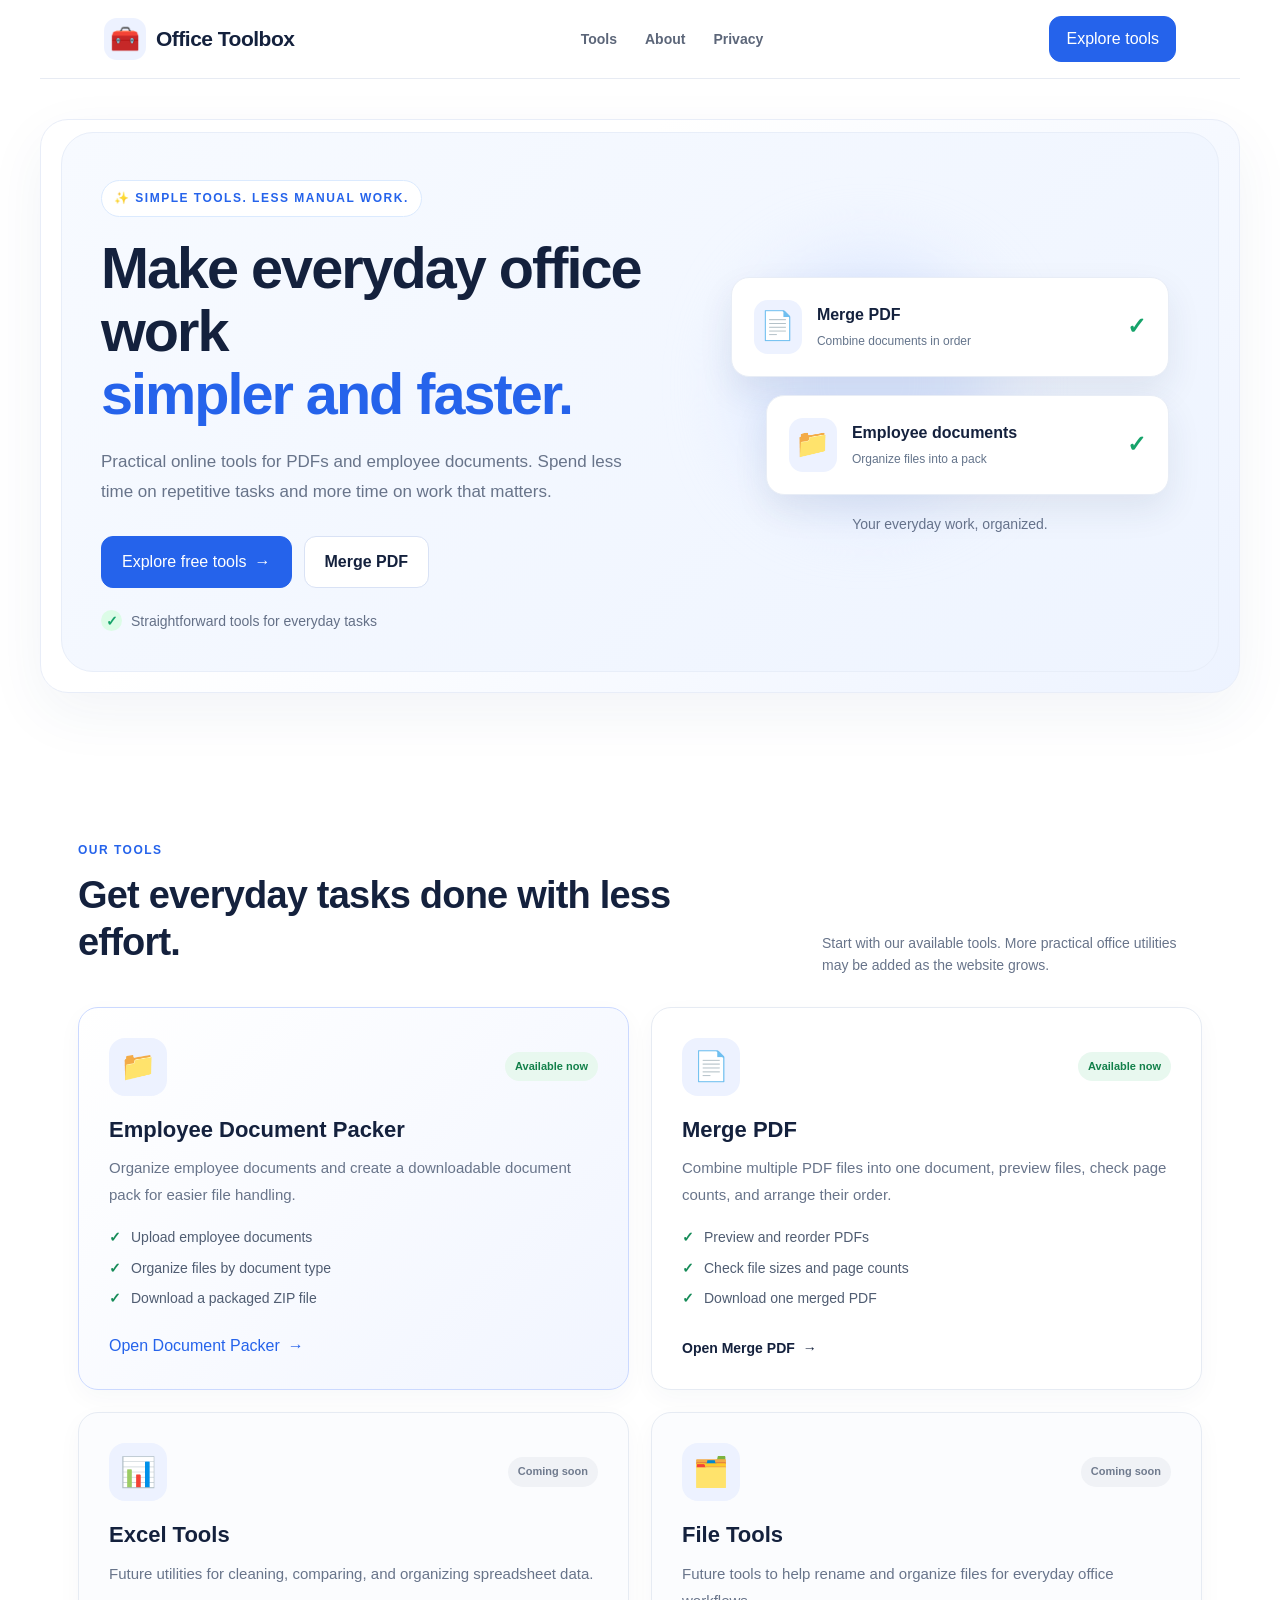
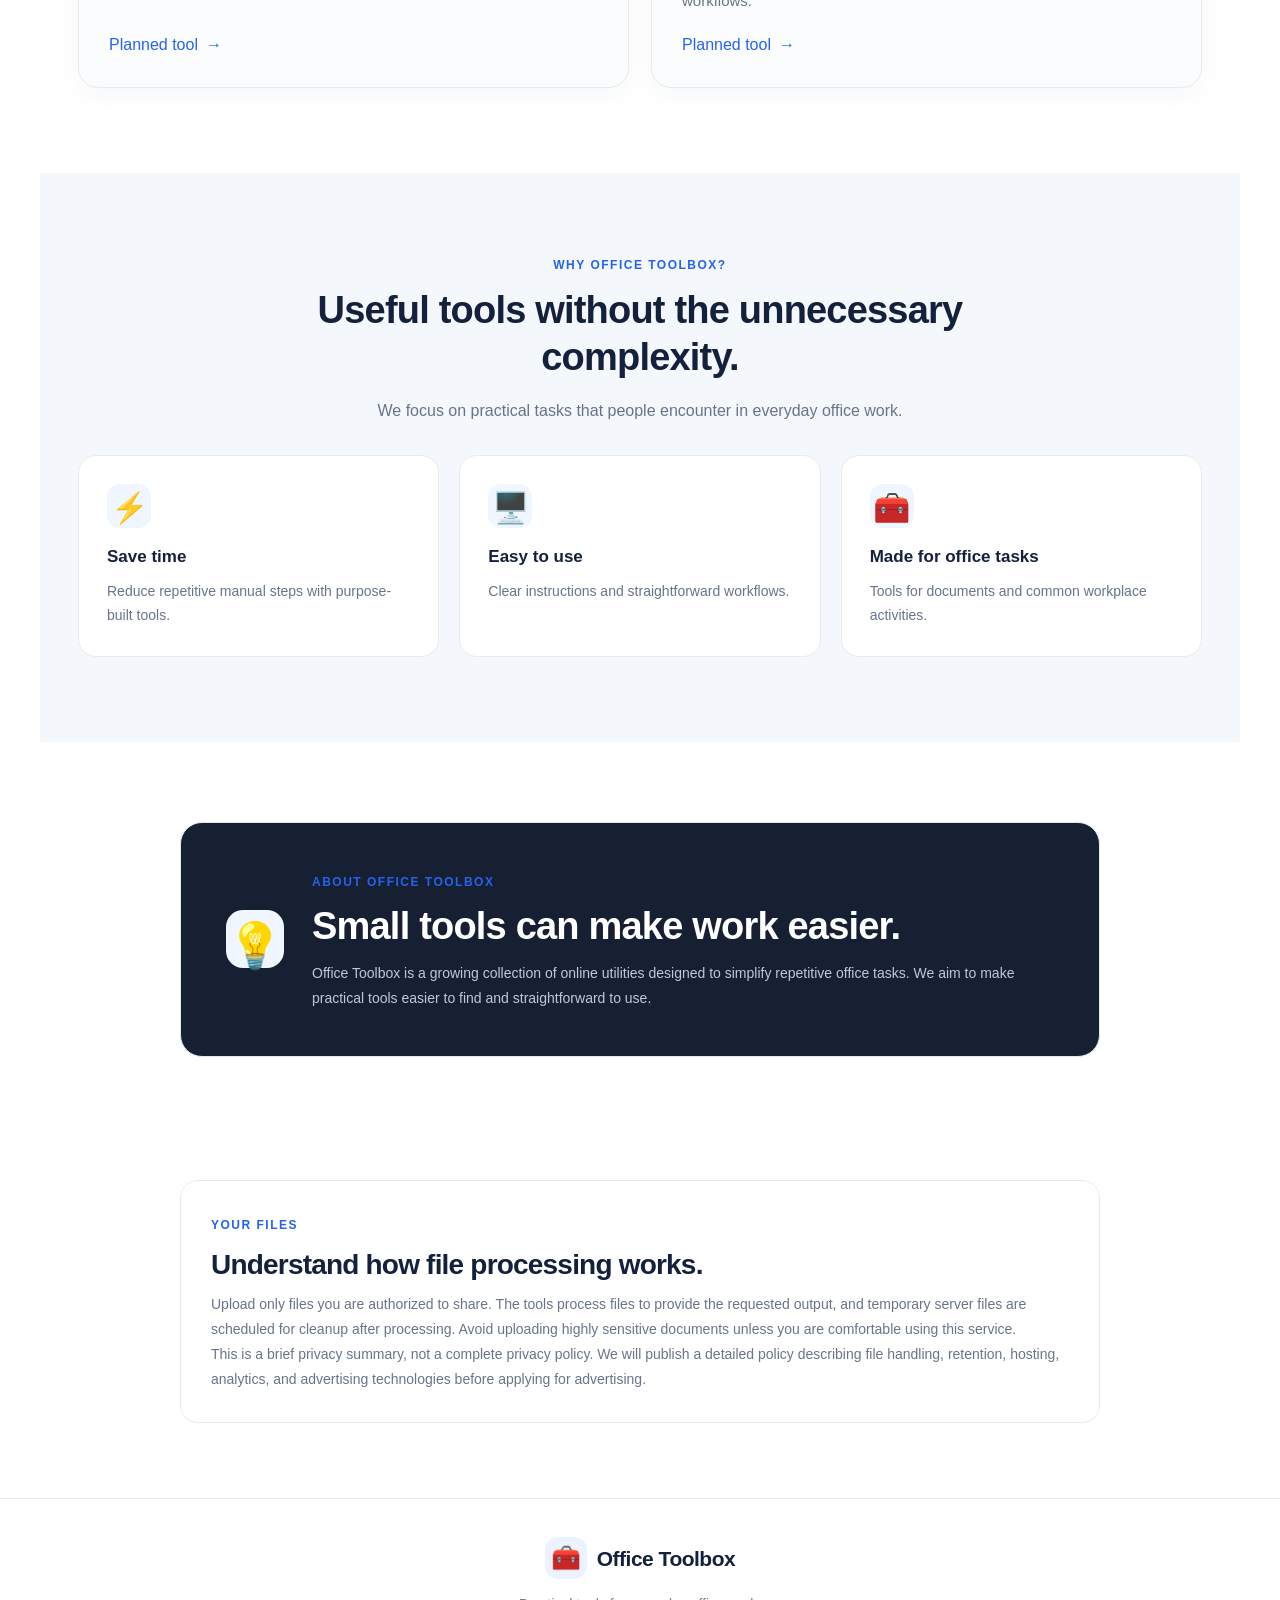
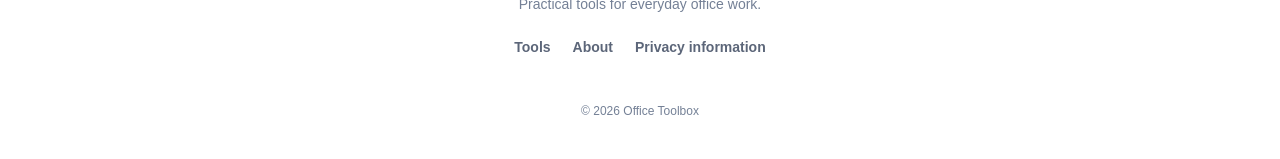
==== commit 4f9c50ab: "Update index.html" ====
--- a/frontend/index.html
+++ b/frontend/index.html
@@ -1,4 +1,3 @@
-```html
 <!DOCTYPE html>
 <html lang="en">
 <head>
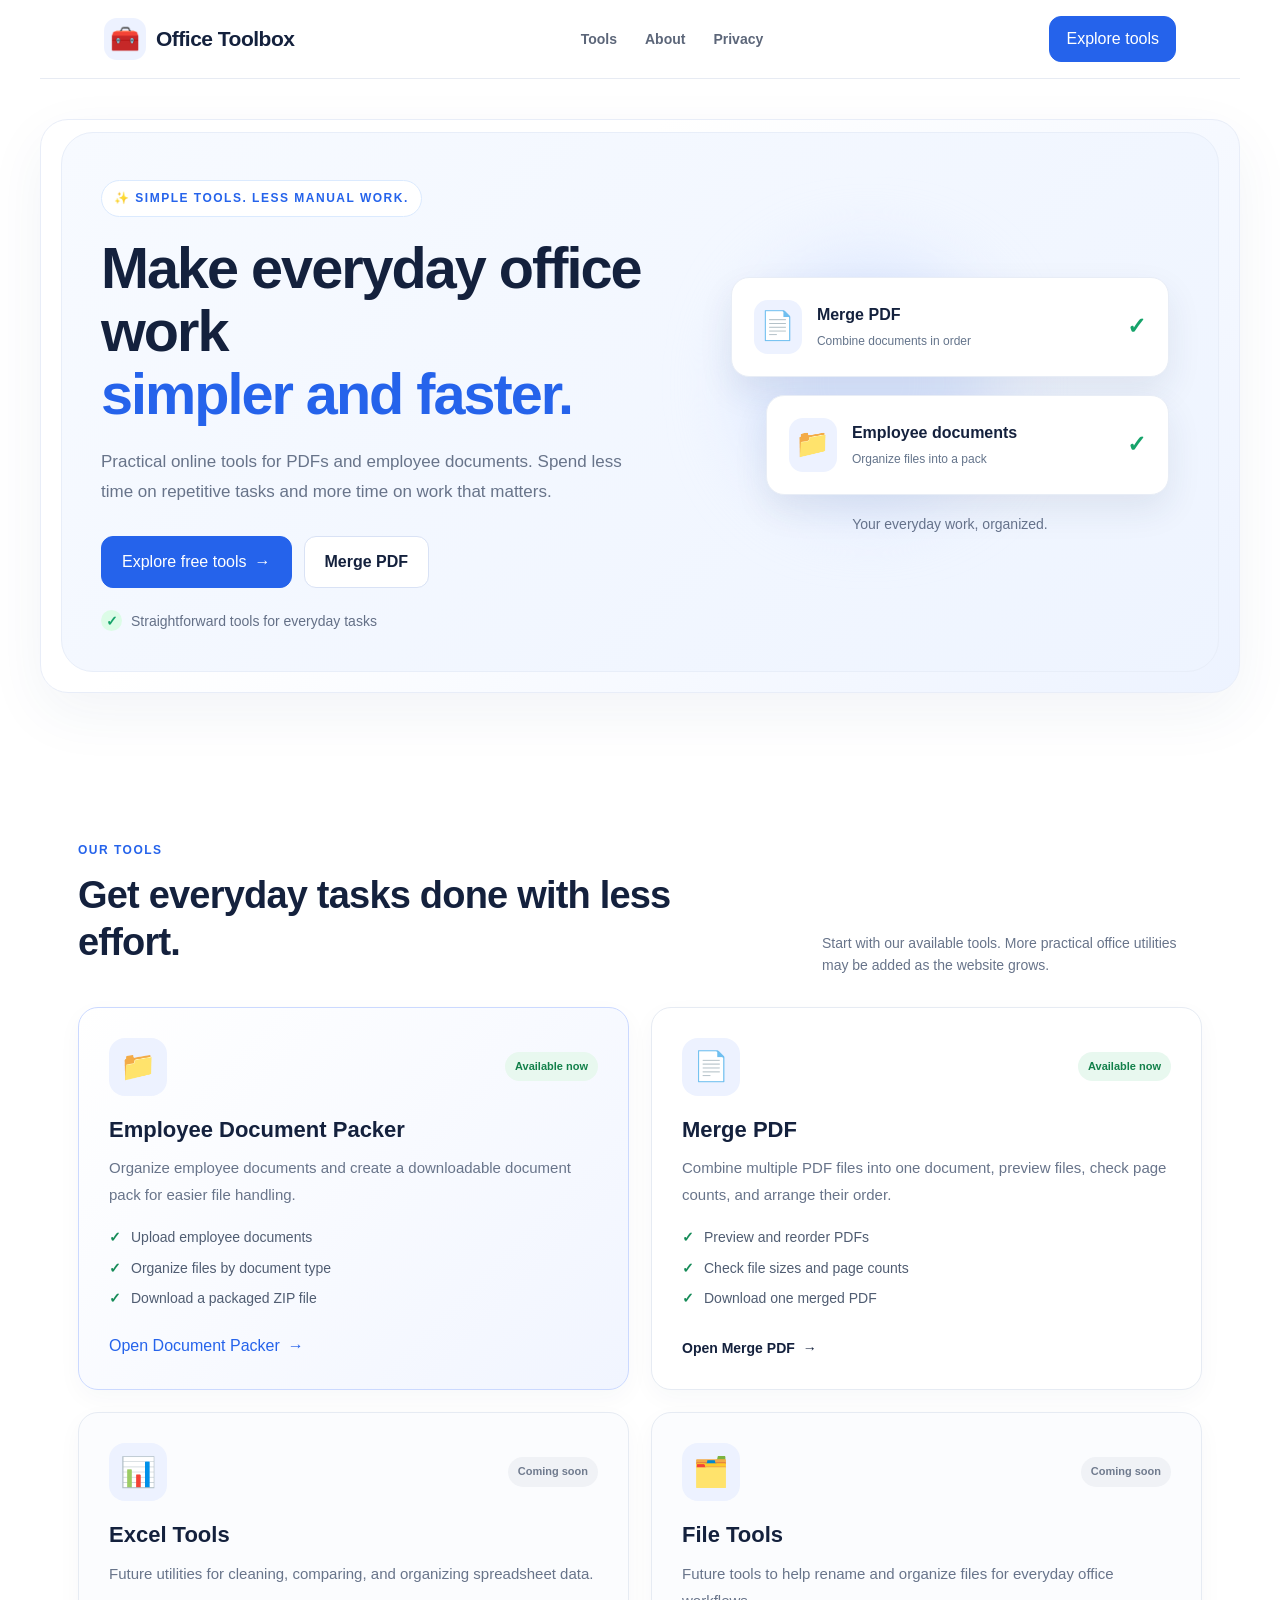
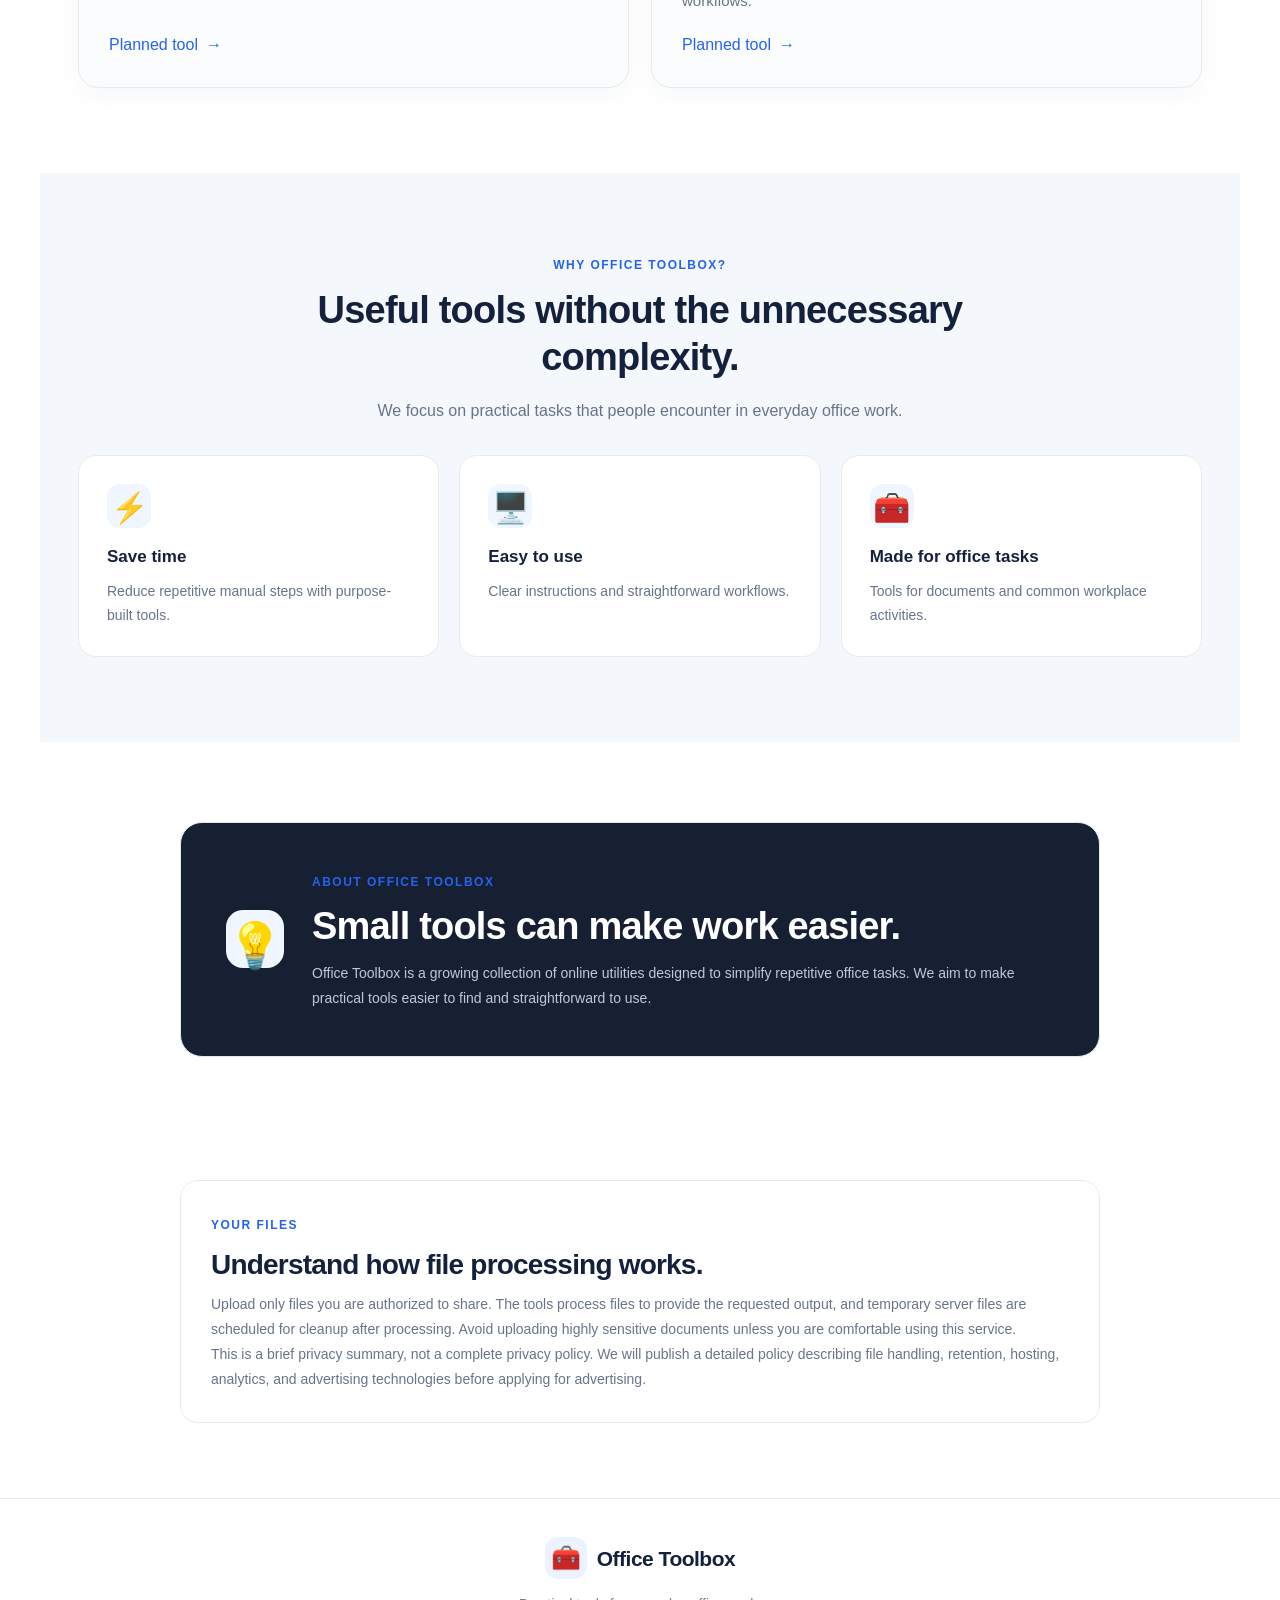
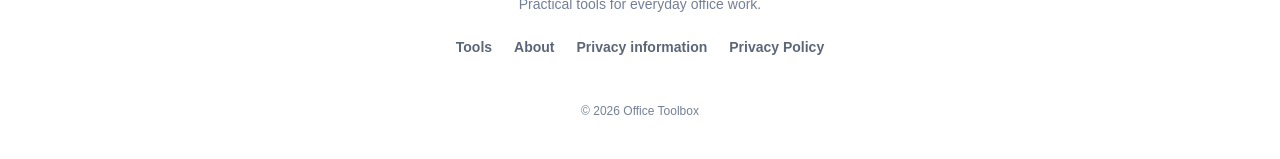
==== commit f7f87e82: "Update index.html" ====
--- a/frontend/index.html
+++ b/frontend/index.html
@@ -920,6 +920,7 @@
             <a href="#tools">Tools</a>
             <a href="#about">About</a>
             <a href="#privacy">Privacy information</a>
+            <a href="./privacy.html">Privacy Policy</a>
         </div>
 
         <p class="ot-copyright">© 2026 Office Toolbox</p>
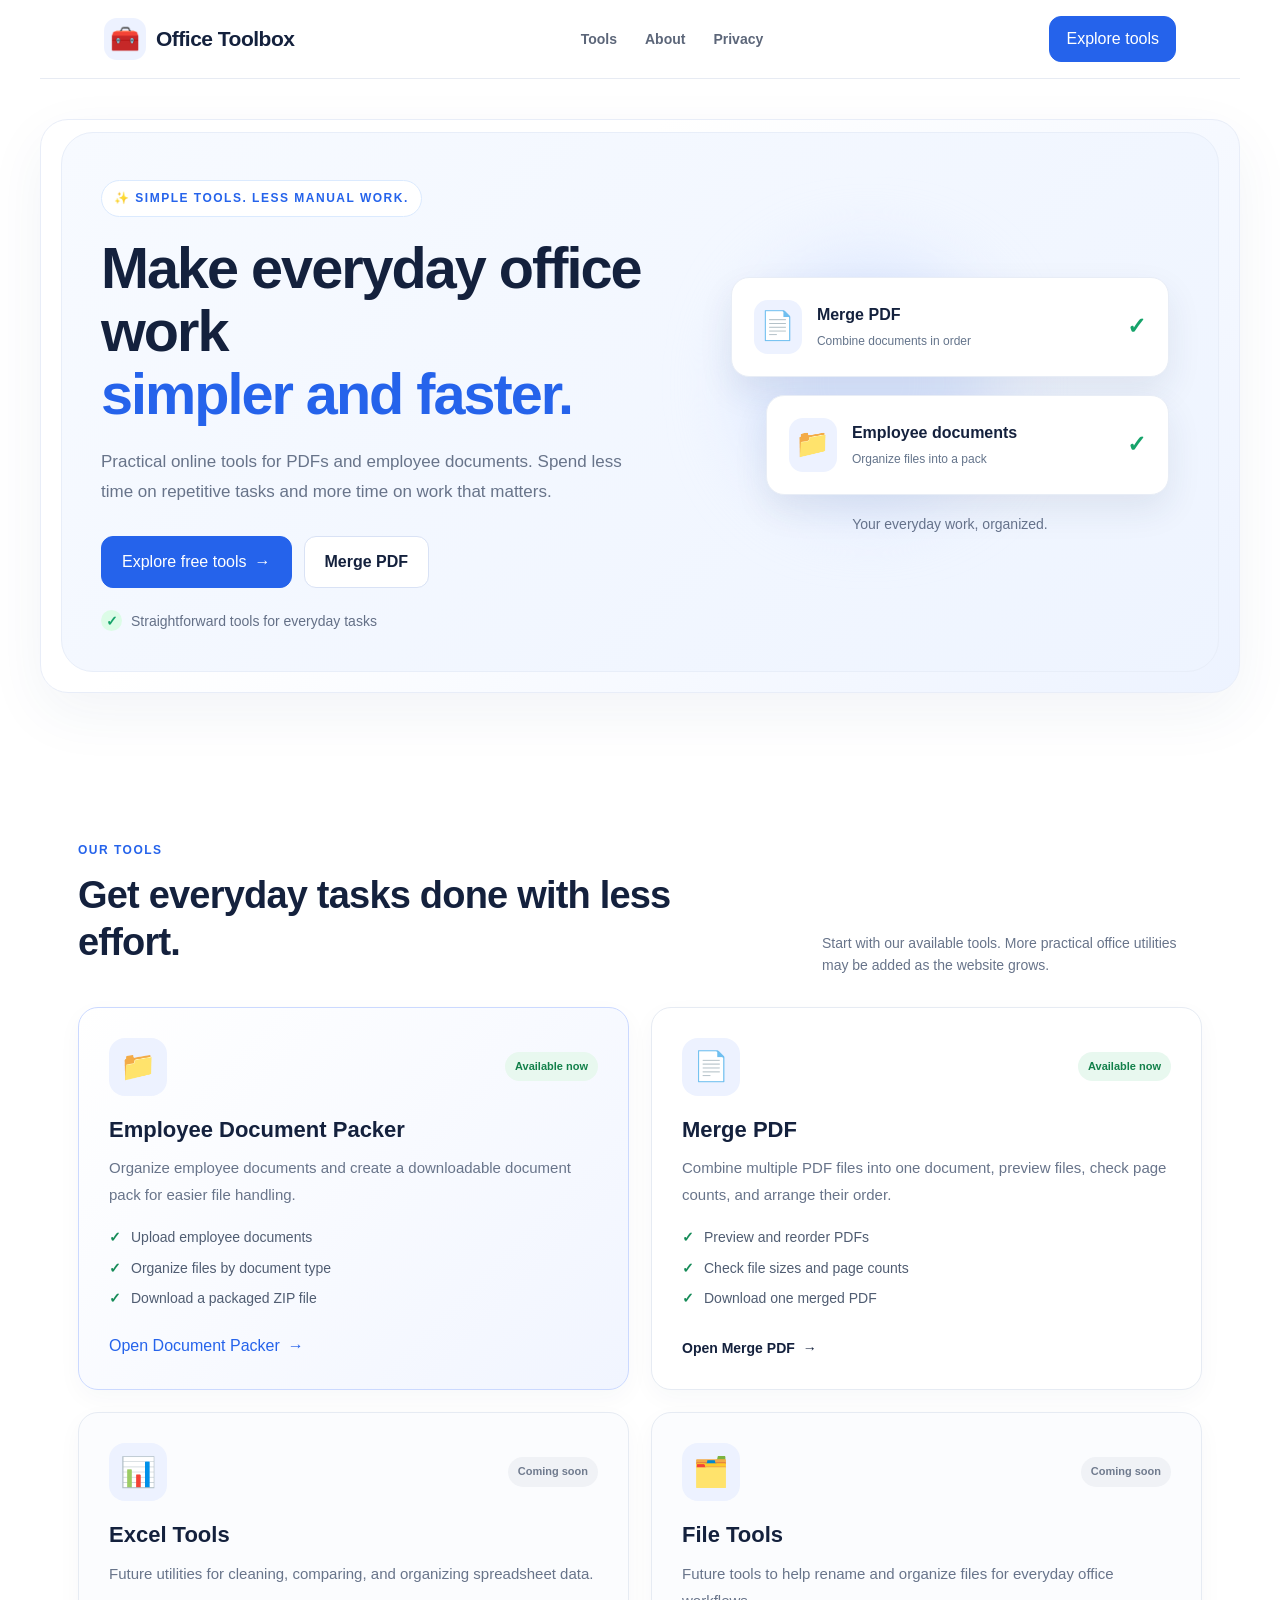
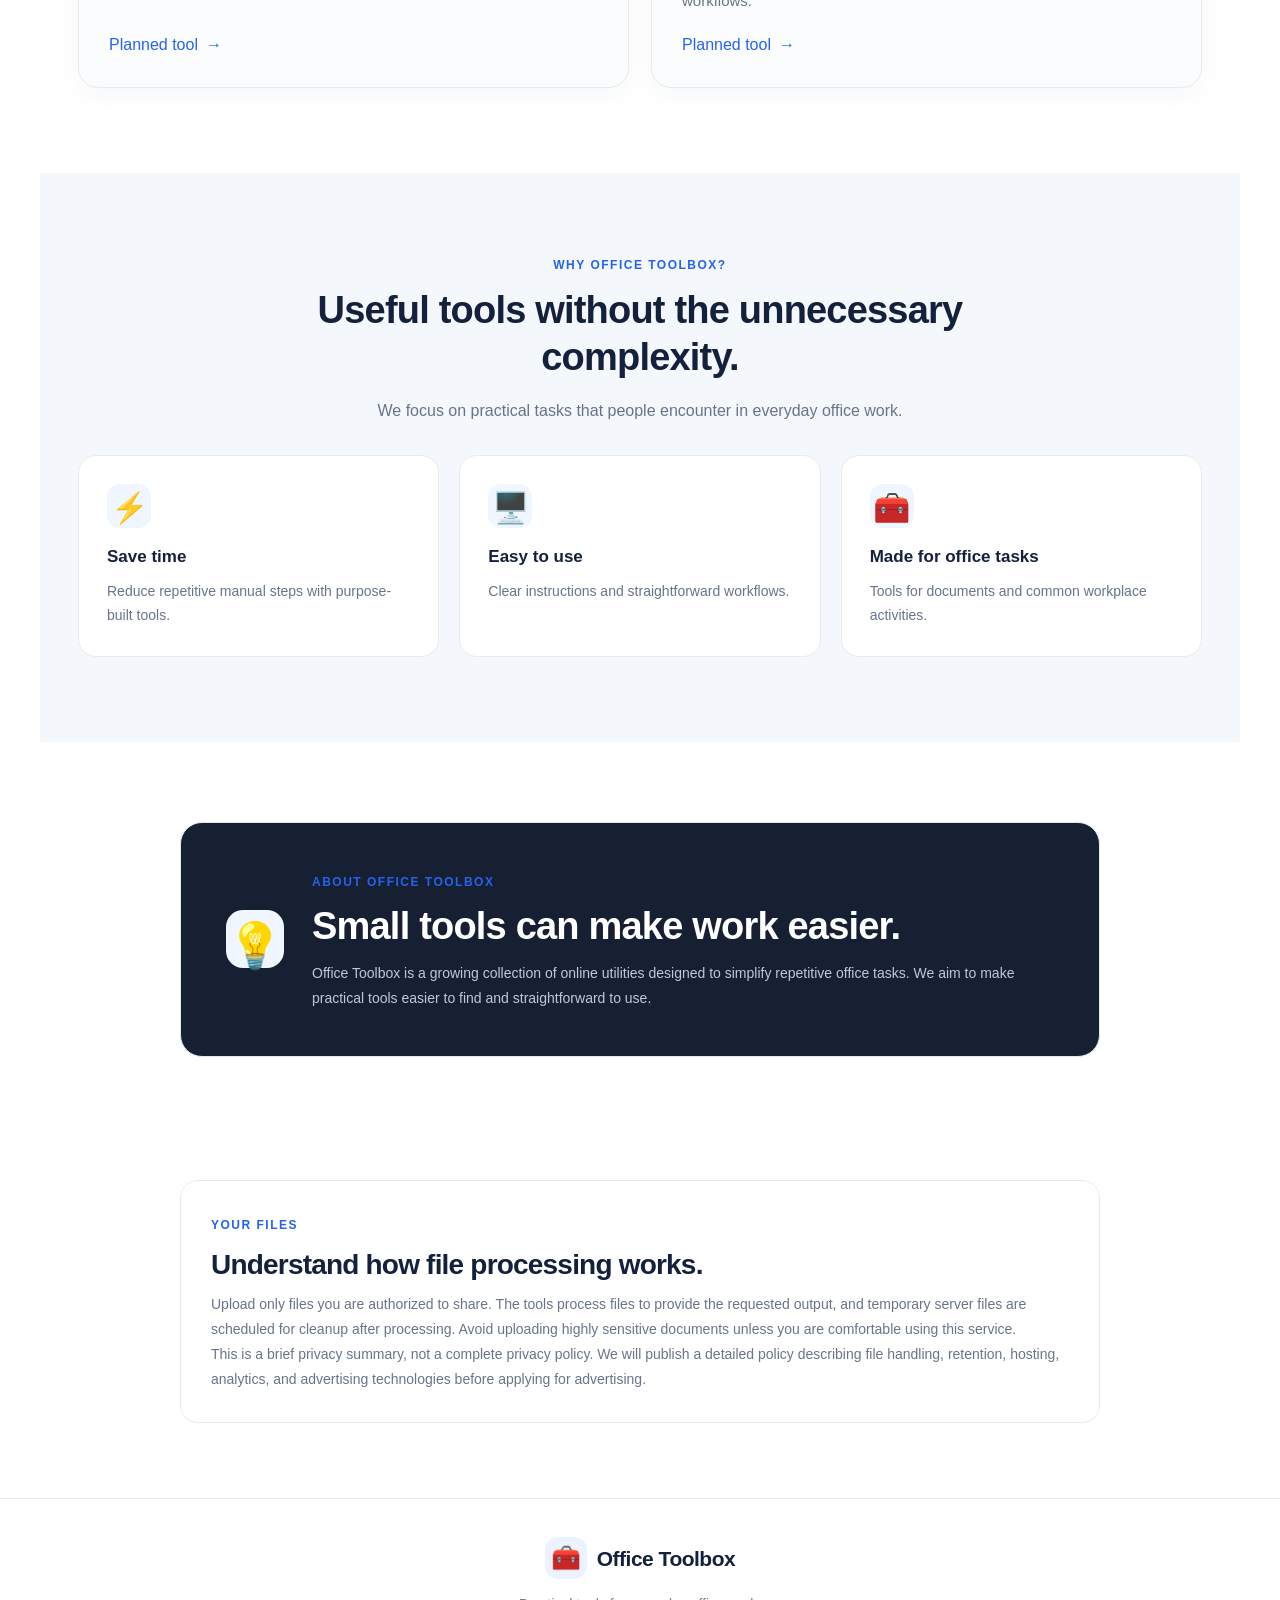
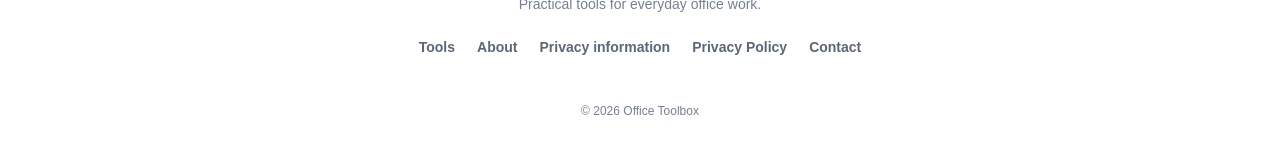
==== commit 7e57897f: "Update index.html" ====
--- a/frontend/index.html
+++ b/frontend/index.html
@@ -921,6 +921,7 @@
             <a href="#about">About</a>
             <a href="#privacy">Privacy information</a>
             <a href="./privacy.html">Privacy Policy</a>
+            <a href="./contact.html">Contact</a>
         </div>
 
         <p class="ot-copyright">© 2026 Office Toolbox</p>
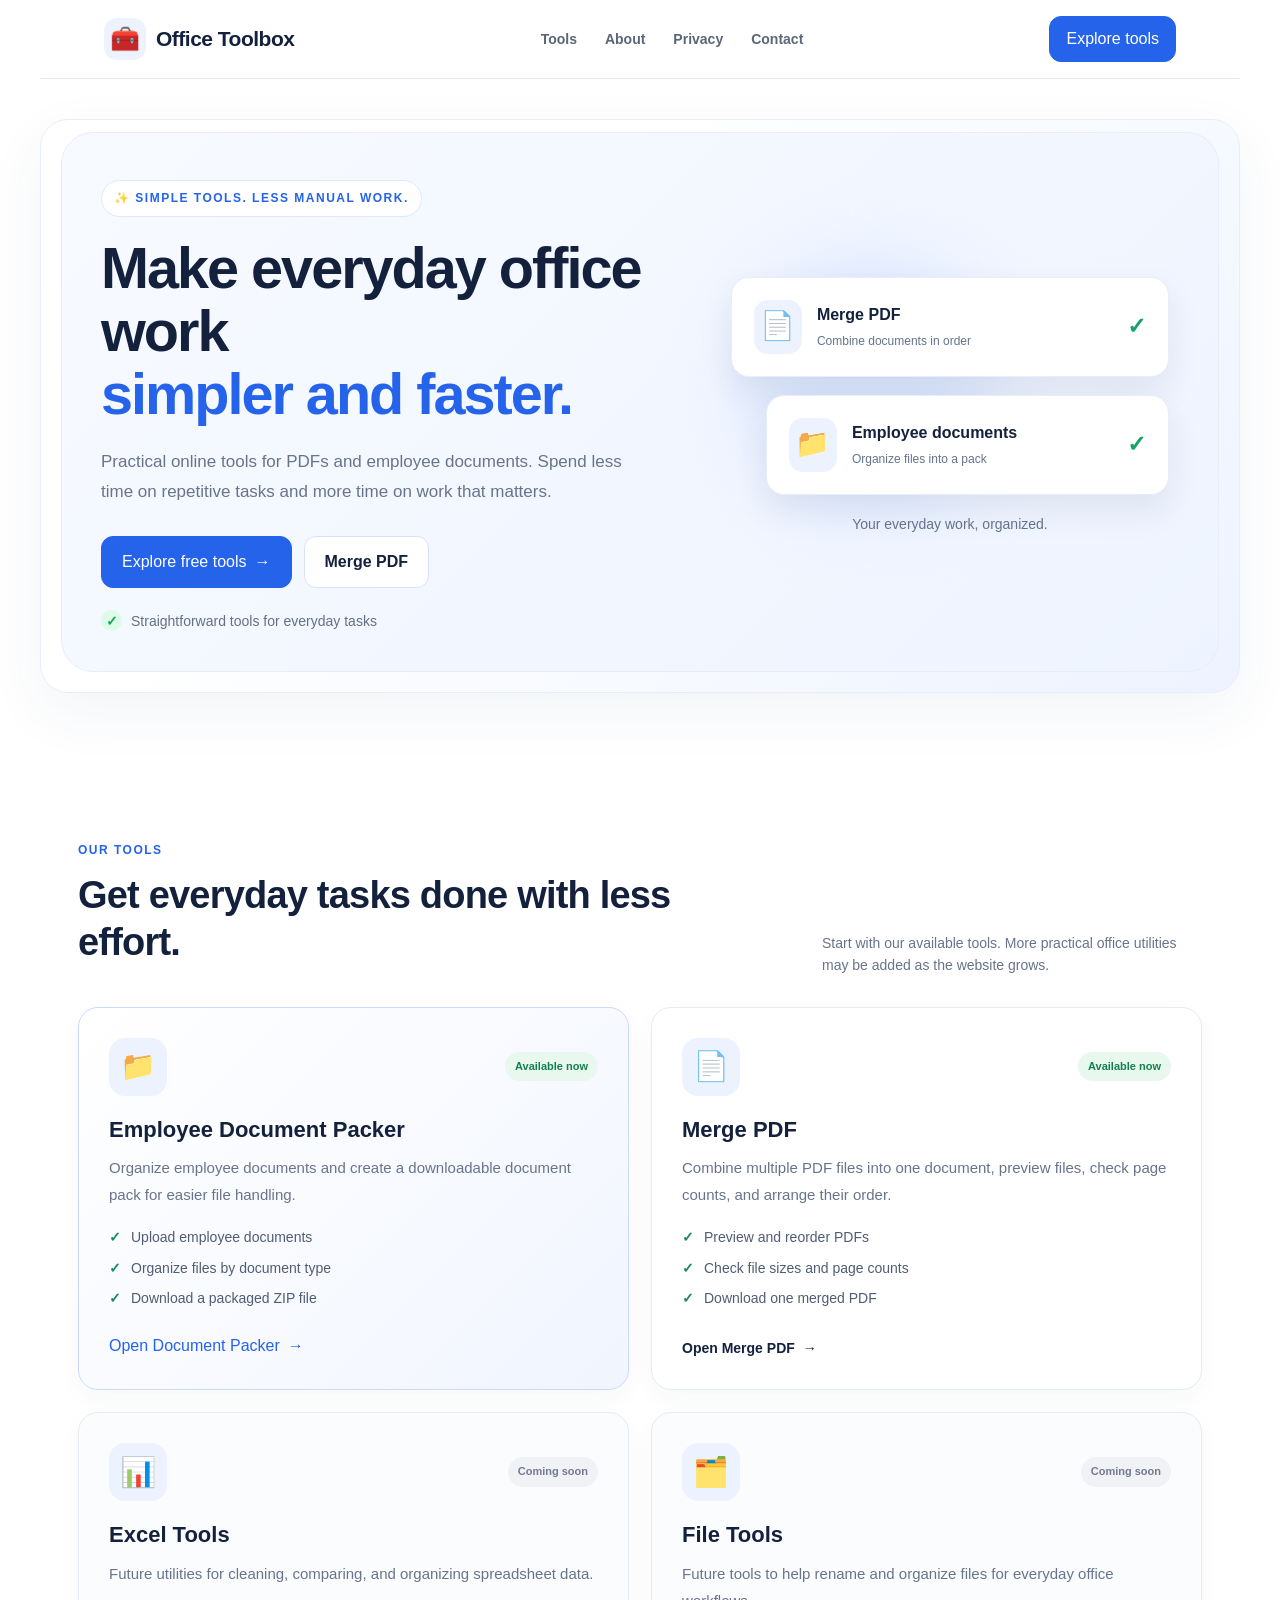
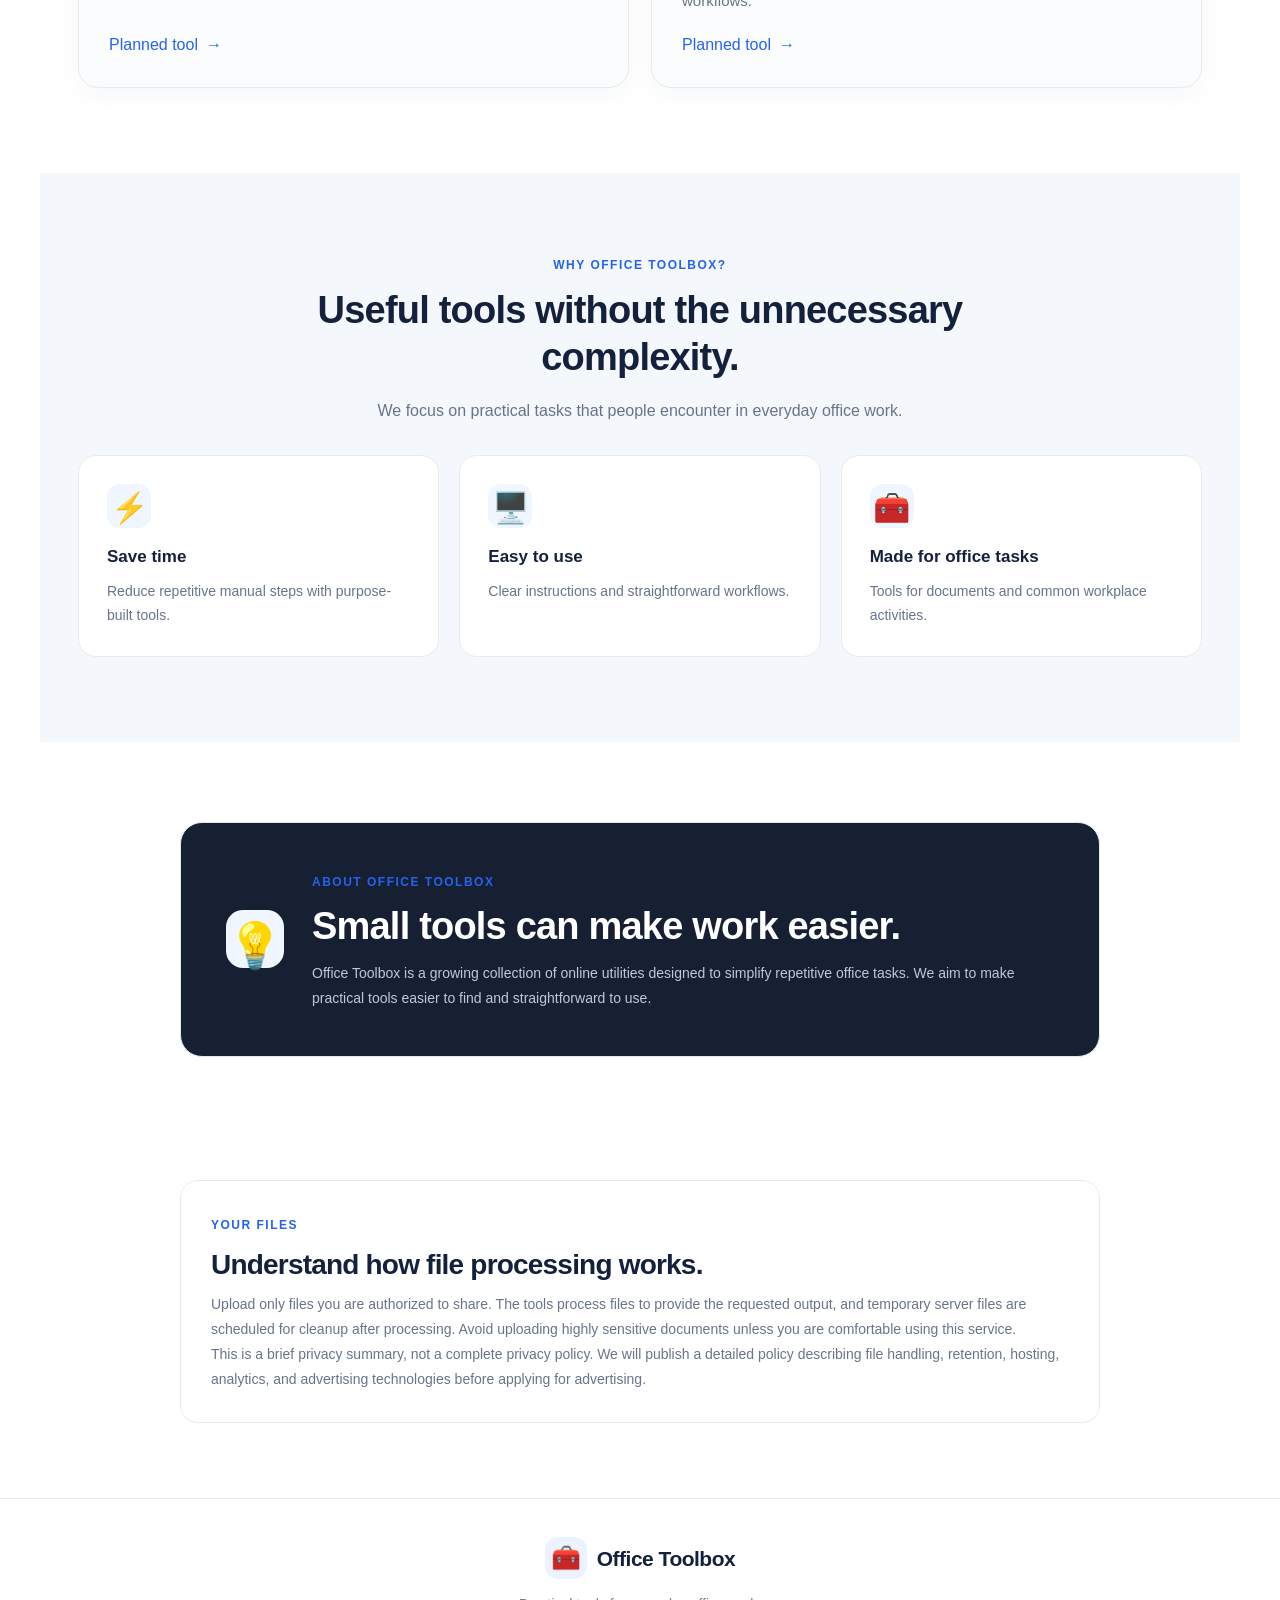
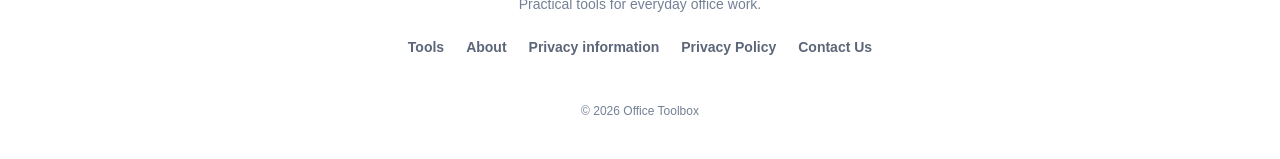
==== commit 5527702f: "Update index.html" ====
--- a/frontend/index.html
+++ b/frontend/index.html
@@ -672,6 +672,7 @@
             <a href="#tools">Tools</a>
             <a href="#about">About</a>
             <a href="#privacy">Privacy</a>
+            <a href="./contact.html">Contact</a>
         </nav>
 
         <button class="ot-button ot-button-small" onclick="scrollToTools()">
@@ -921,7 +922,7 @@
             <a href="#about">About</a>
             <a href="#privacy">Privacy information</a>
             <a href="./privacy.html">Privacy Policy</a>
-            <a href="./contact.html">Contact</a>
+            <a href="./contact.html">Contact Us</a>
         </div>
 
         <p class="ot-copyright">© 2026 Office Toolbox</p>
